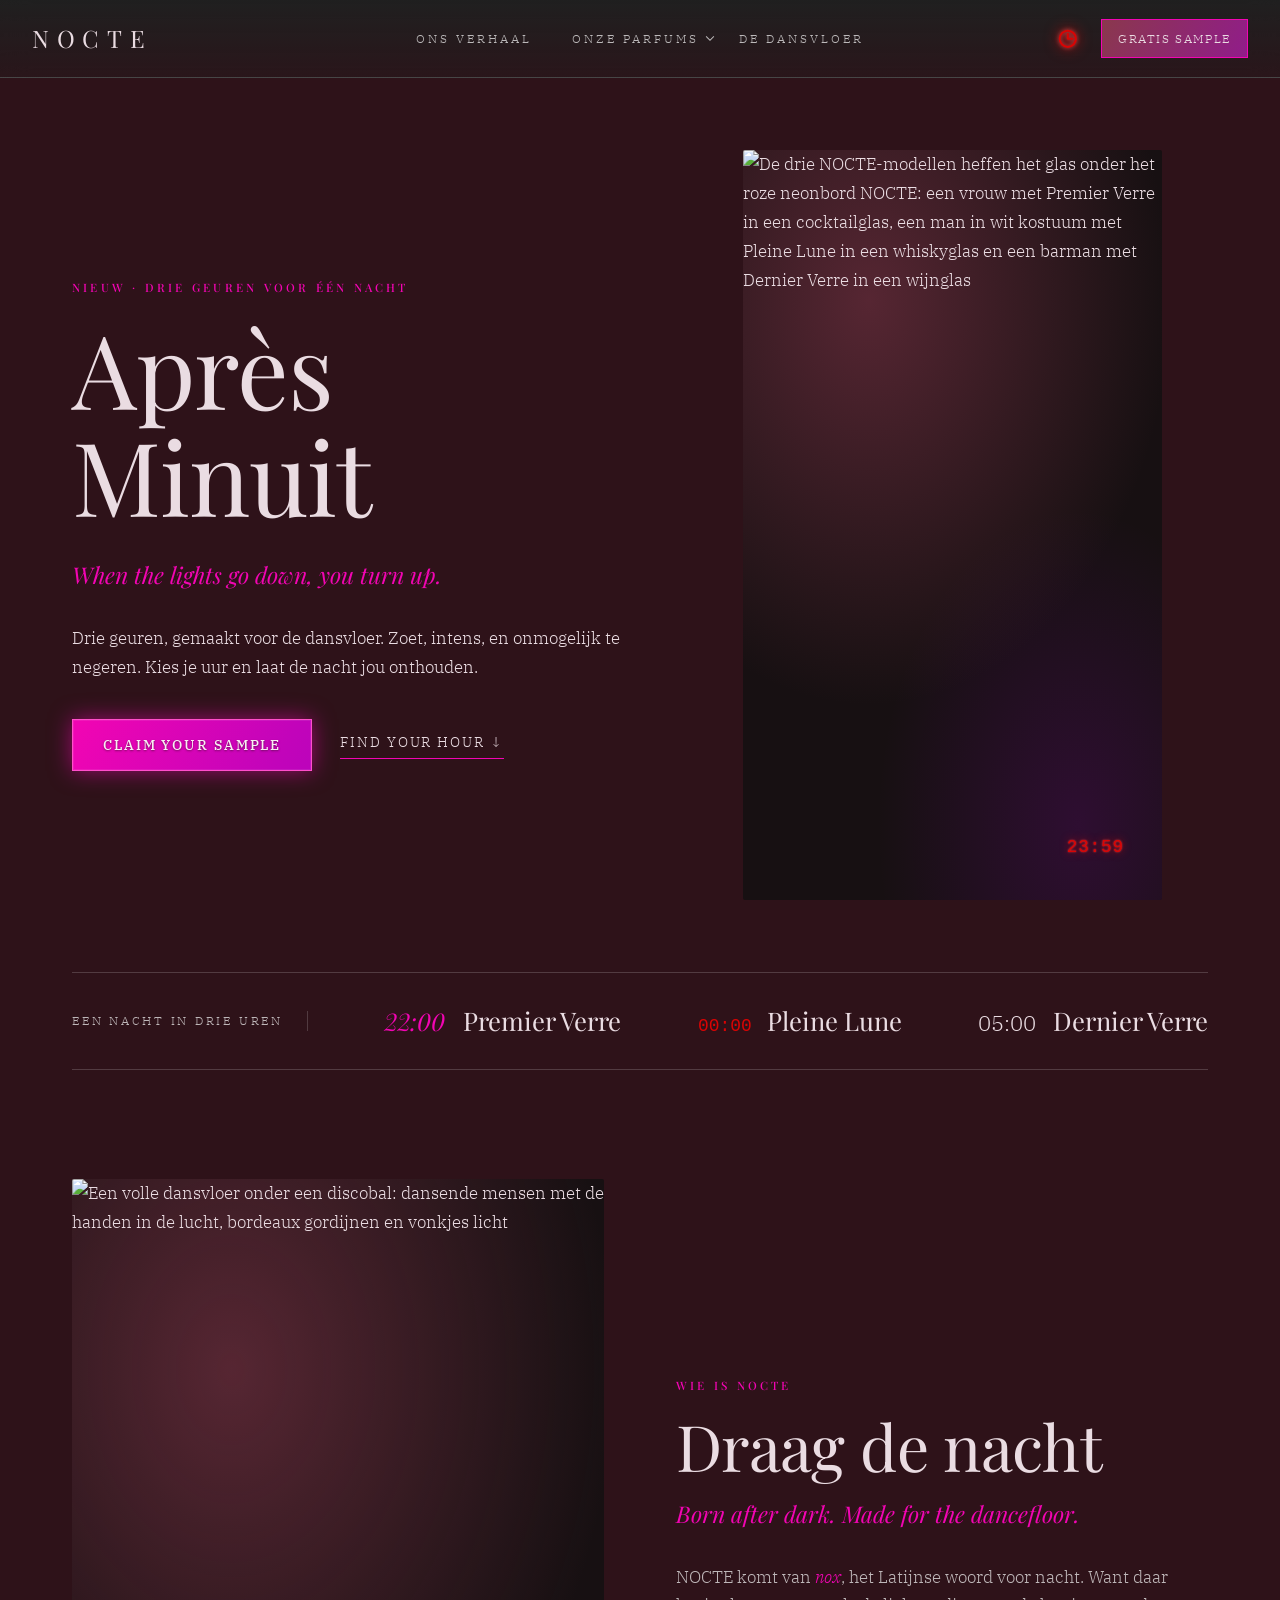
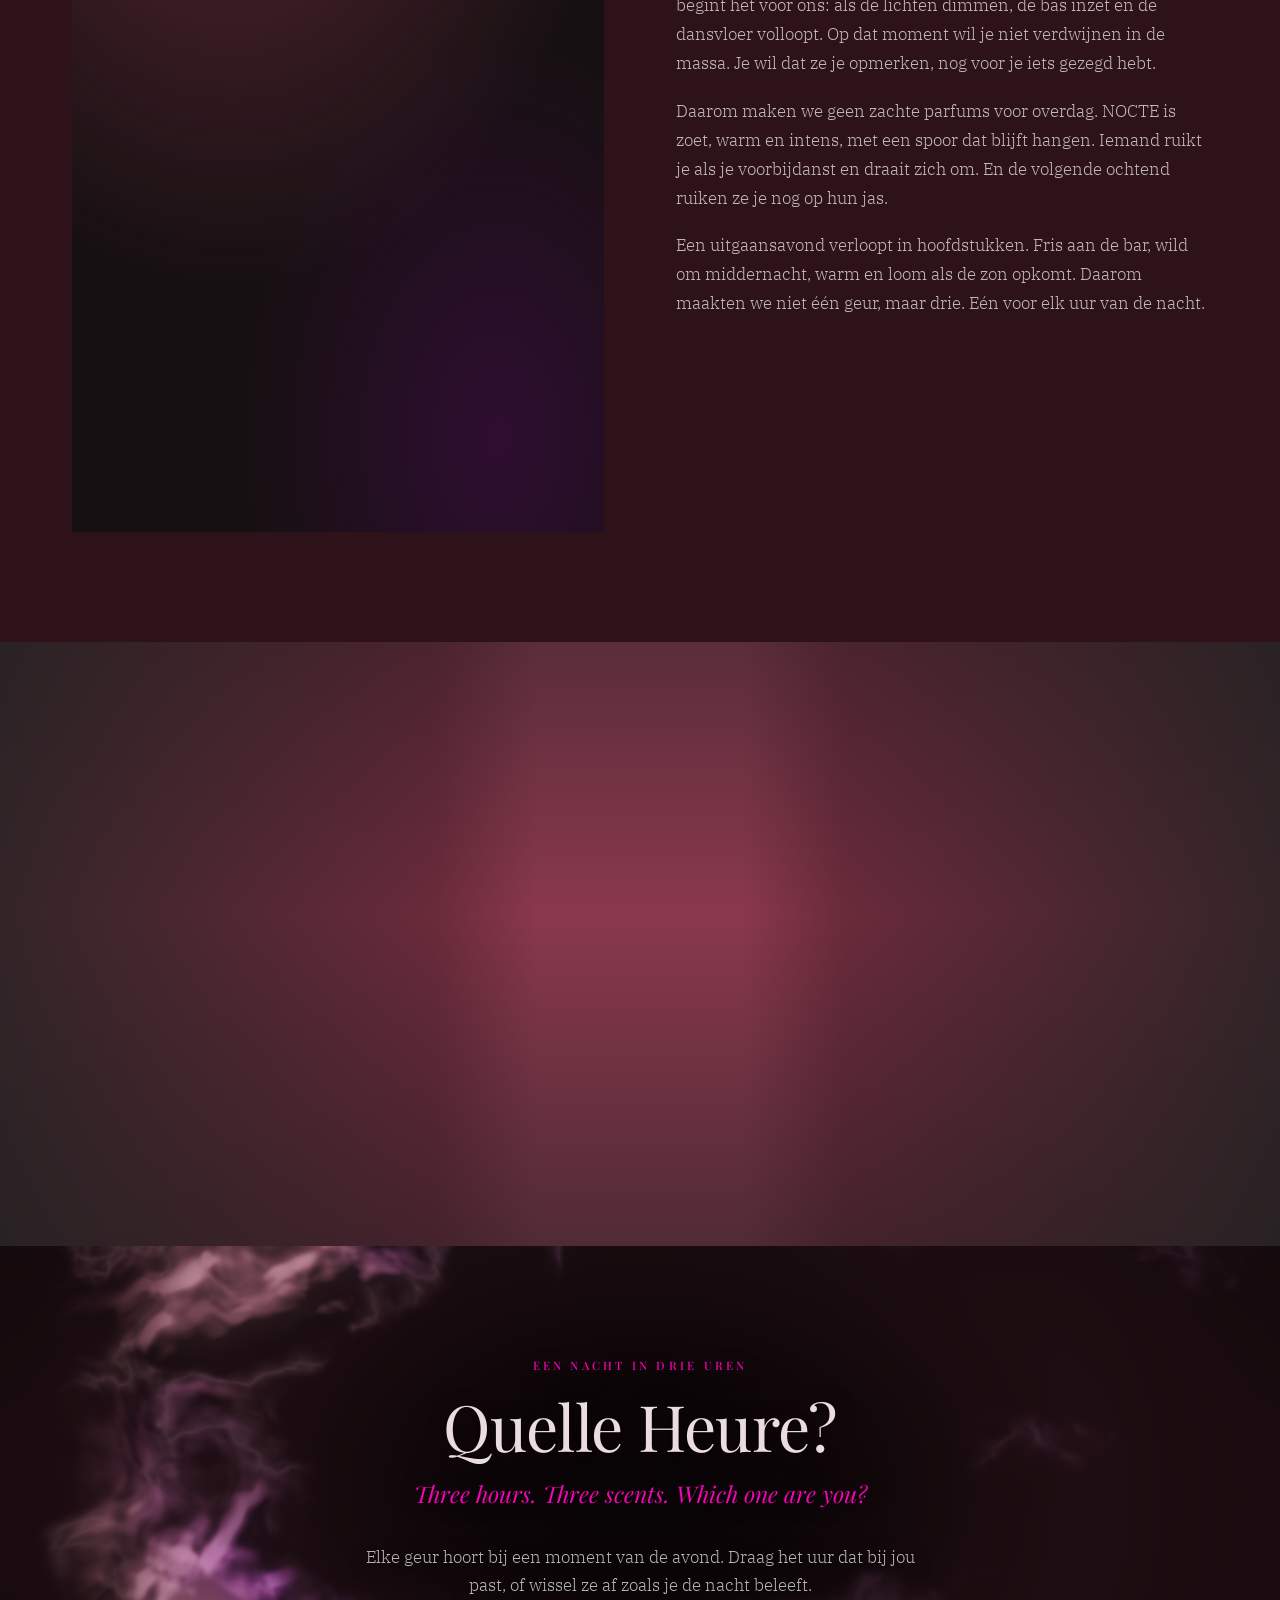
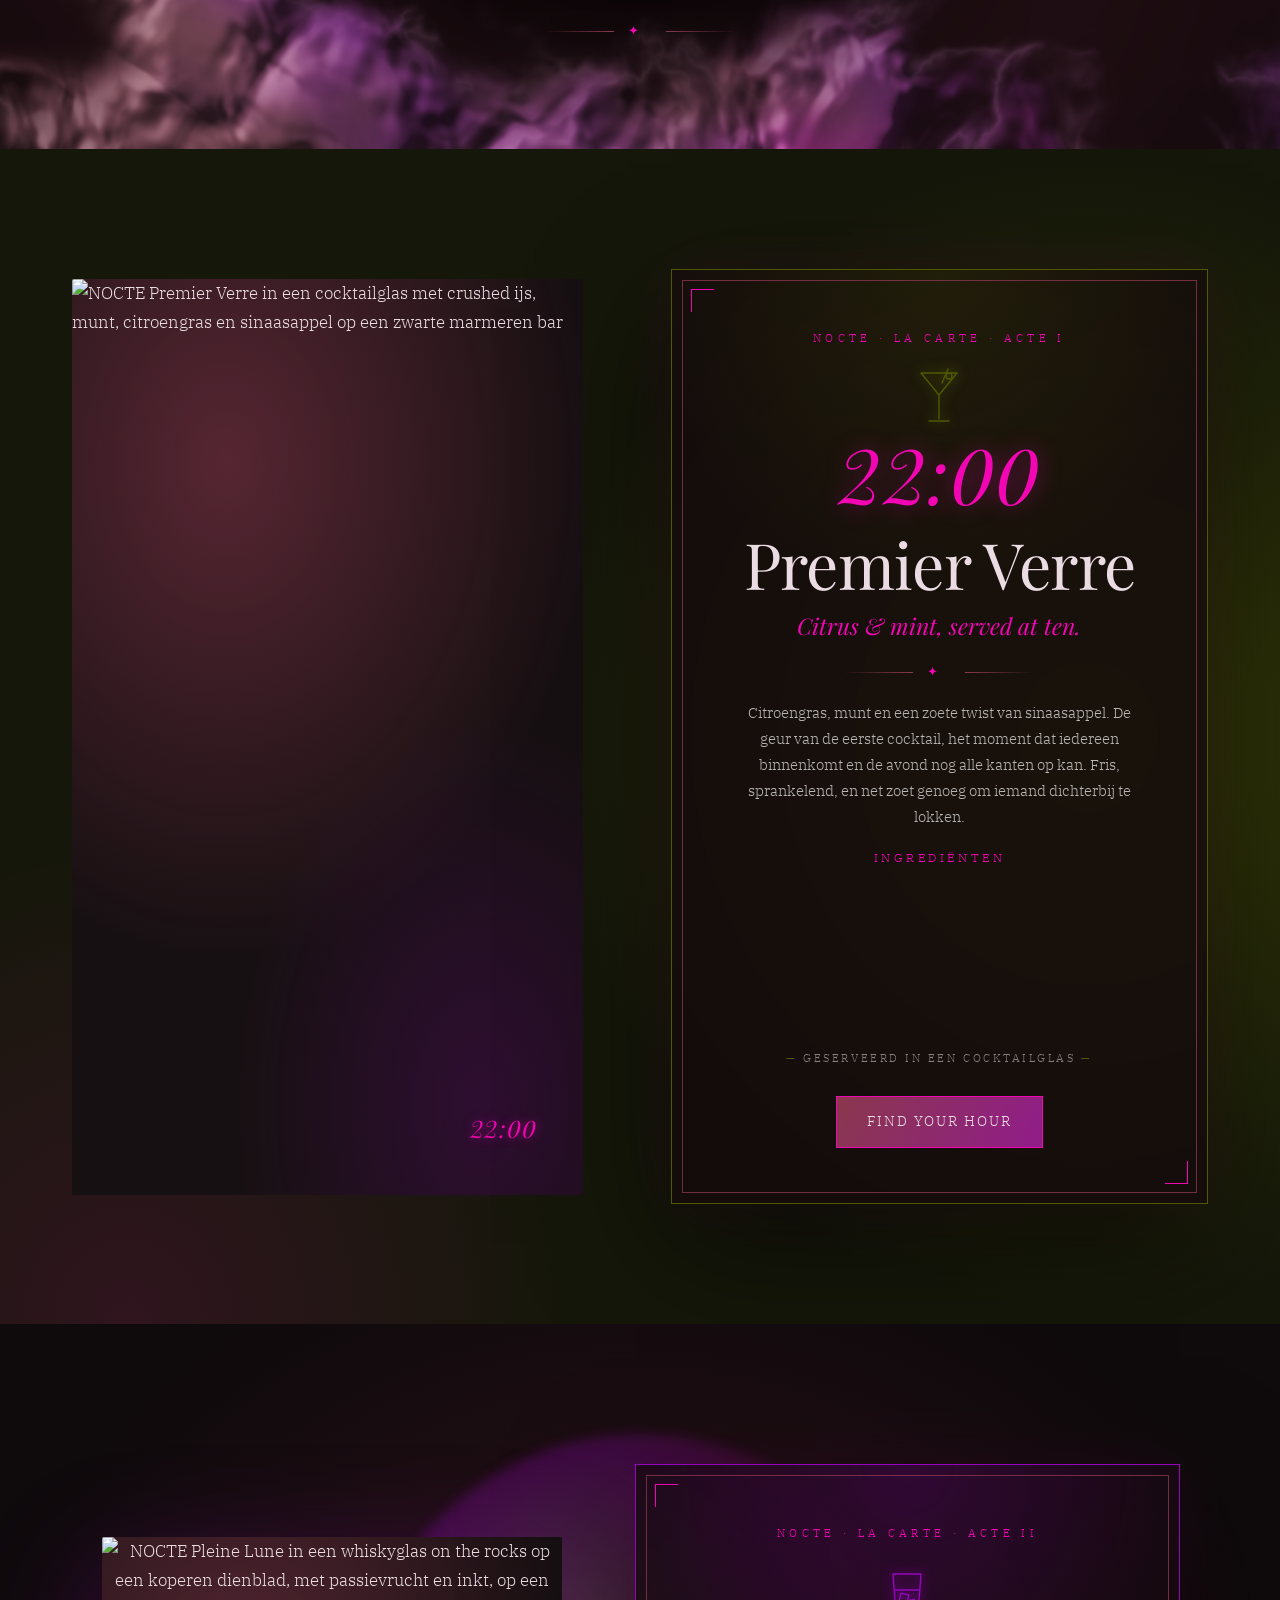
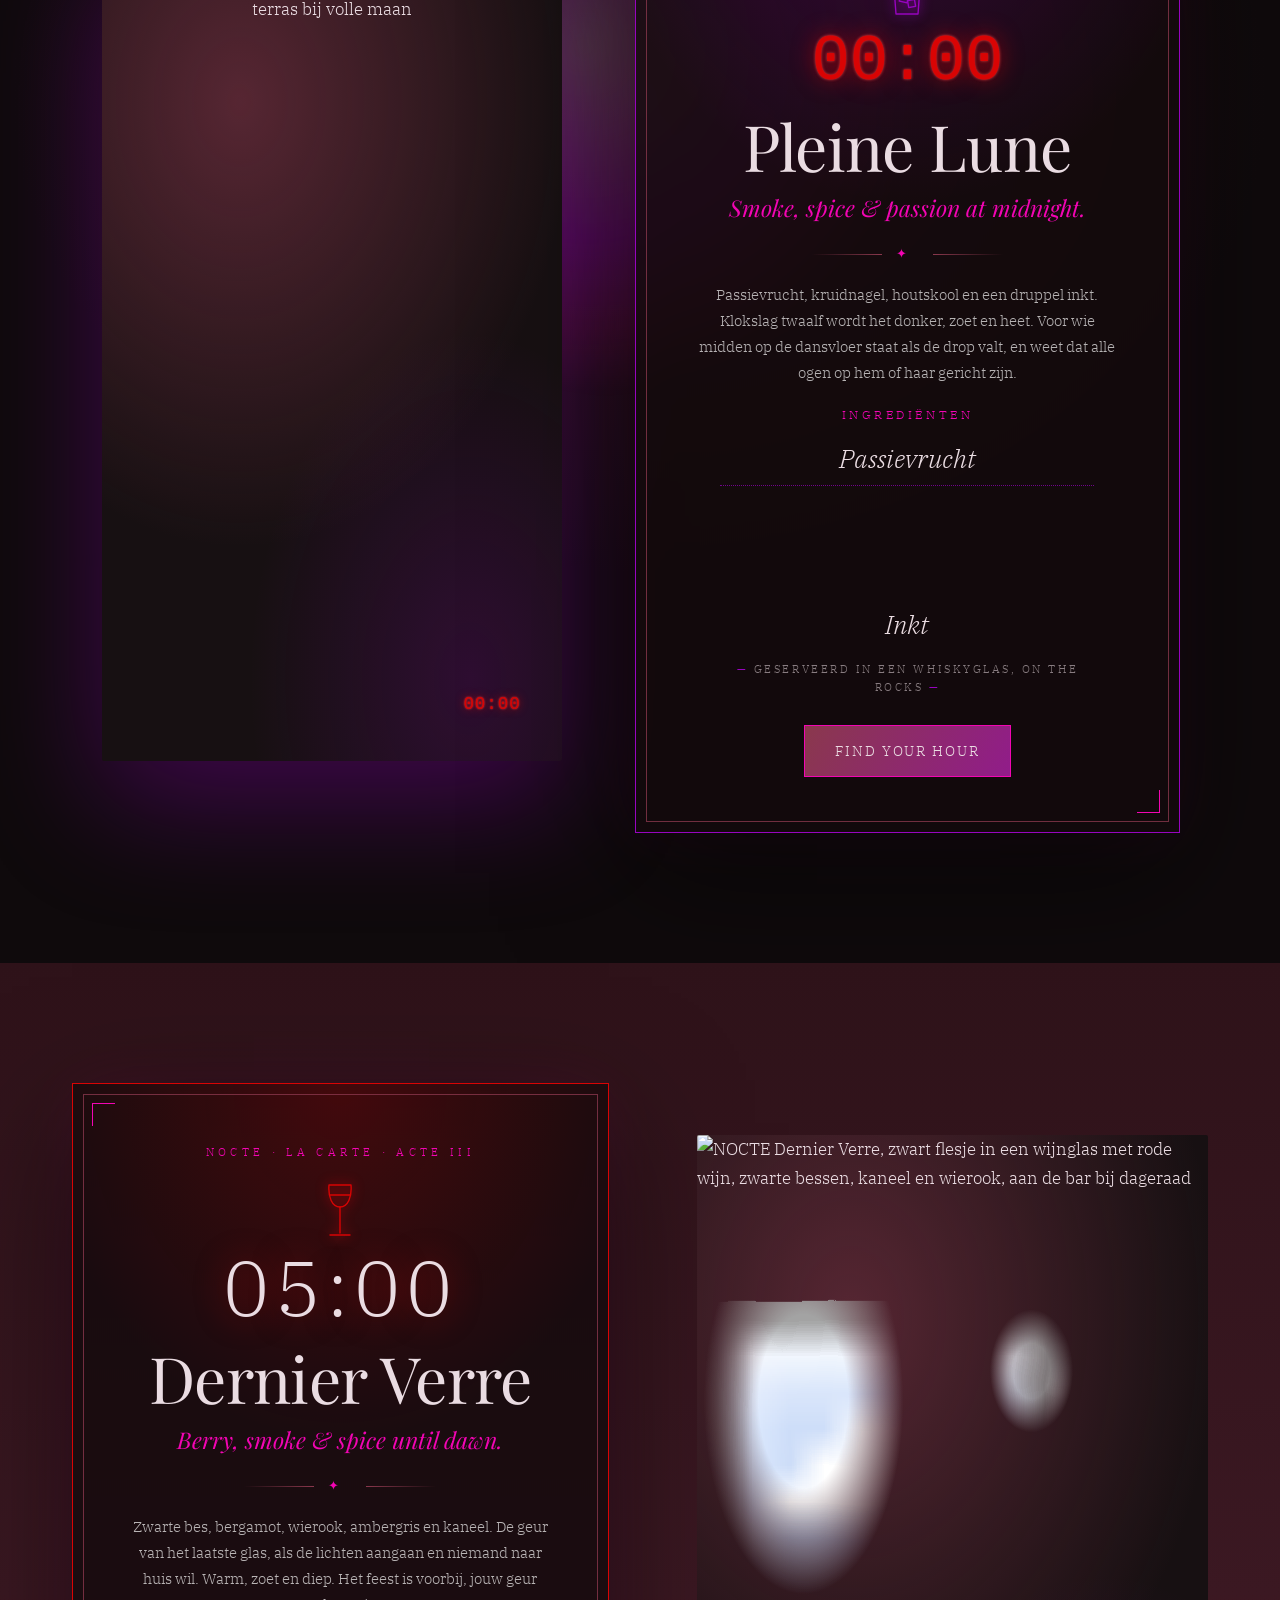
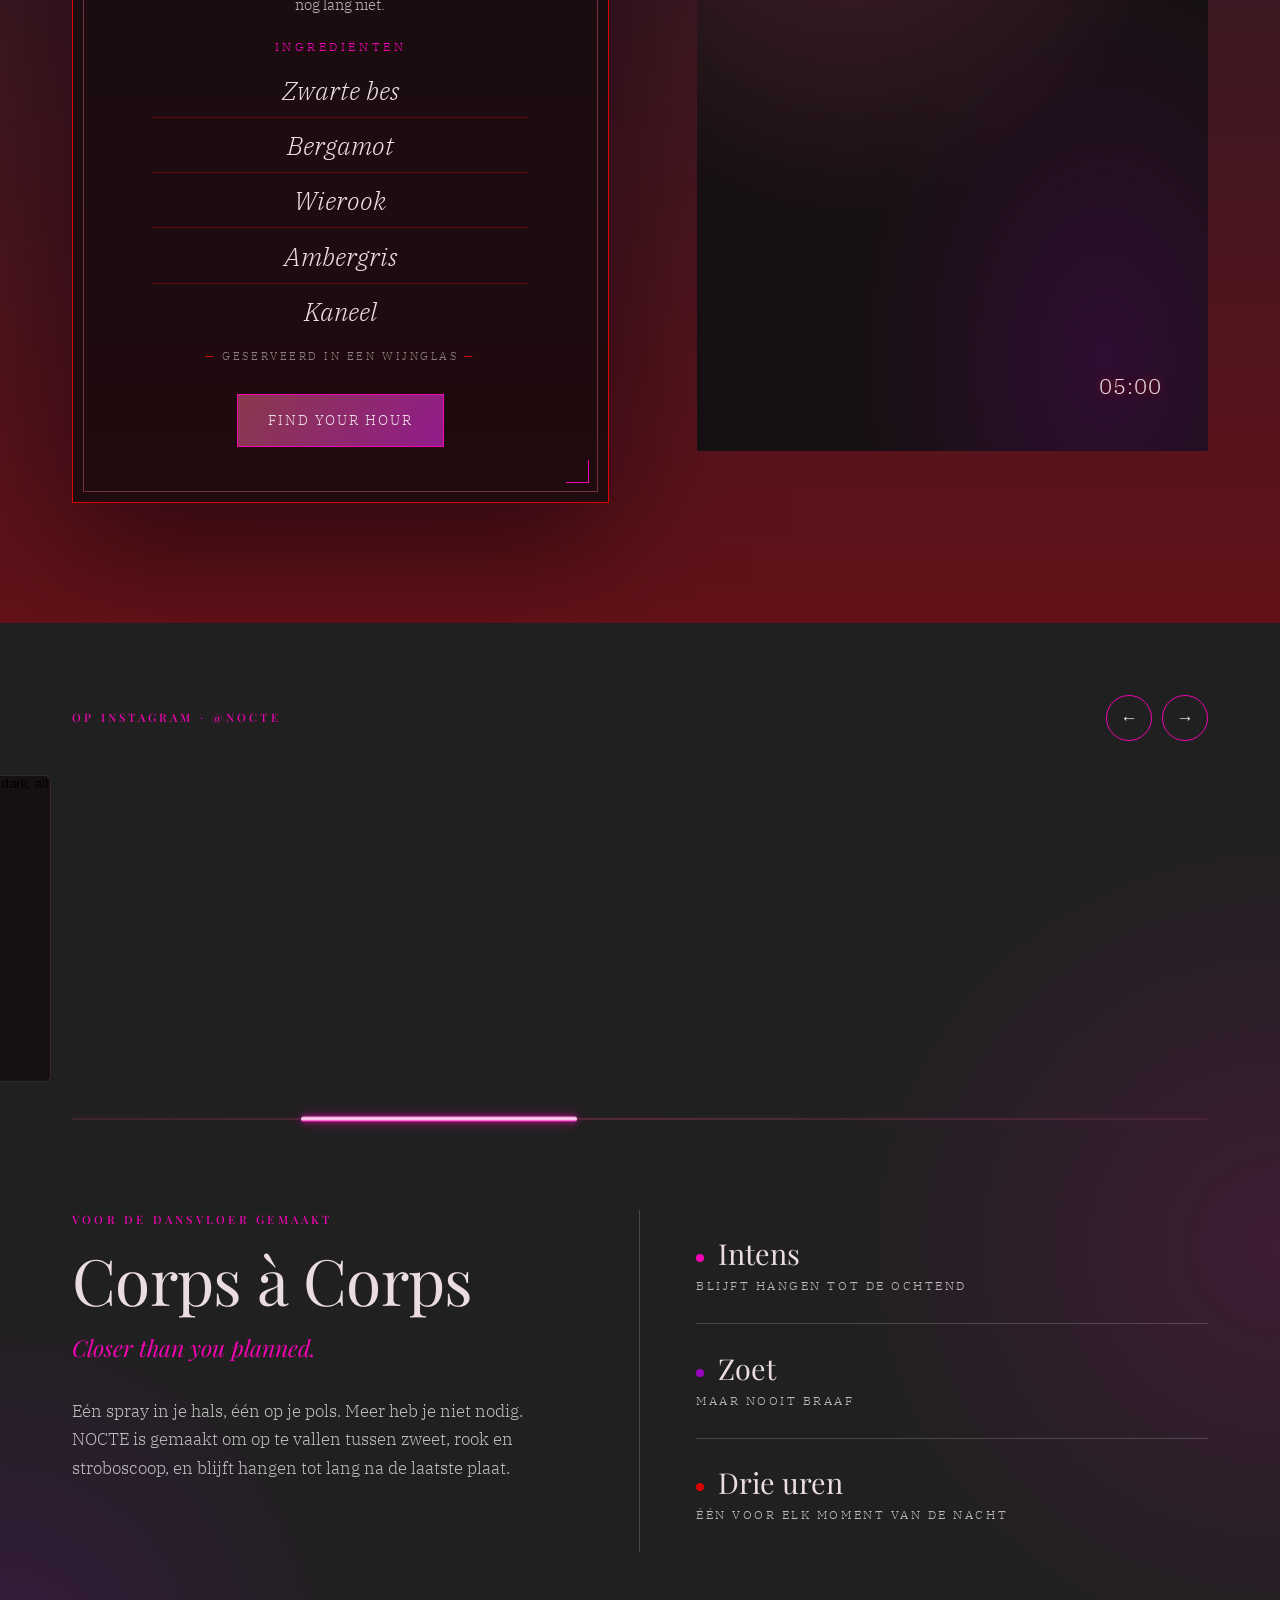
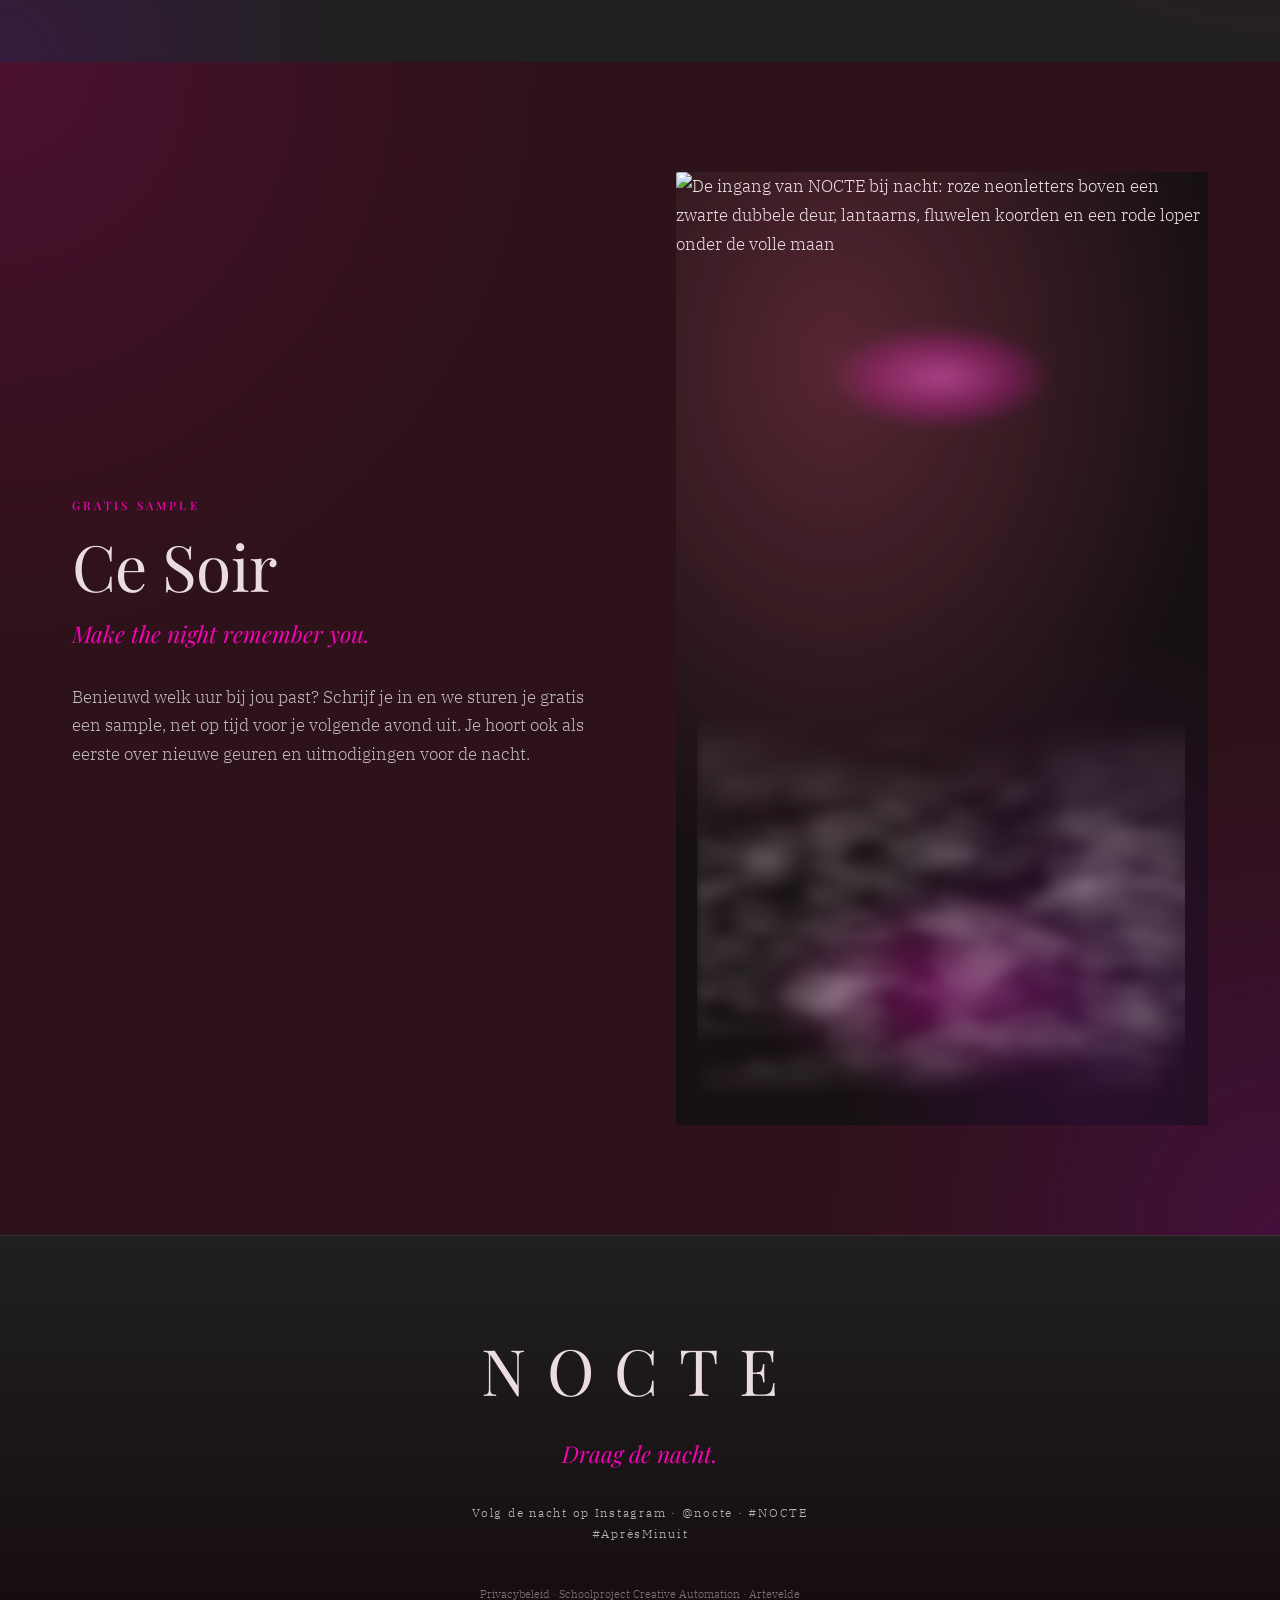
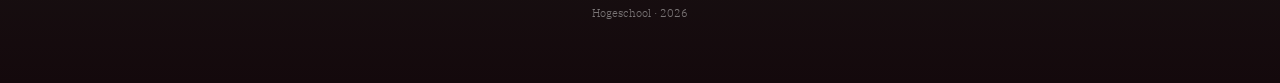
==== nocte/index.html @ 60494f98 "Add files via upload" ====
<!DOCTYPE html>
<html lang="nl">
<head>
  <meta charset="UTF-8">
  <meta name="viewport" content="width=device-width, initial-scale=1">
  <title>NOCTE · Après Minuit</title>
  <meta name="description" content="NOCTE · Après Minuit. Drie geuren voor één nacht. Claim je gratis sample.">

  <!-- Drie lettertypes: Playfair Display (titels, kopteksten, quotes, uur 22:00), IBM Plex Serif (lopende tekst, knoppen, uur 05:00), DSEG7 (uur 00:00 en klok) -->
  <link rel="preconnect" href="https://fonts.googleapis.com">
  <link rel="preconnect" href="https://fonts.gstatic.com" crossorigin>
  <link href="https://fonts.googleapis.com/css2?family=IBM+Plex+Serif:ital,wght@0,300;0,400;0,500;1,300;1,400&family=Playfair+Display:ital,wght@0,400;0,500;1,400;1,500&display=swap" rel="stylesheet">
  <link rel="stylesheet" href="style.css">

  <!-- =====================================================
       MAILERLITE · STAP 1
       Plak hieronder STUK 1 uit MailerLite
       ("JavaScript snippet", begint met de woorden MailerLite Universal)
       ===================================================== -->
  <!-- MailerLite Universal -->
  <script>
    (function(w,d,e,u,f,l,n){w[f]=w[f]||function(){(w[f].q=w[f].q||[])
    .push(arguments);},l=d.createElement(e),l.async=1,l.src=u,
    n=d.getElementsByTagName(e)[0],n.parentNode.insertBefore(l,n);})
    (window,document,'script','https://assets.mailerlite.com/js/universal.js','ml');
    ml('account', '2745972');
  </script>
  <!-- End MailerLite Universal -->
  <!-- einde MailerLite stap 1 -->
</head>
<body>

  <!-- 0. HEADER MET ANKERNAVIGATIE -->
  <header class="header" id="header">
    <a class="logo" href="#top" aria-label="NOCTE, naar boven">NOCTE</a>

    <nav class="menu" id="menu" aria-label="Hoofdmenu">
      <ul class="menu-list">
        <li><a href="#verhaal" data-nav>Ons verhaal</a></li>
        <li class="has-sub">
          <a href="#parfums" data-nav aria-haspopup="true">Onze parfums</a>
          <ul class="sub-menu">
            <li><a href="#acte-1"><span class="sub-hour">22:00</span><span class="sub-name">Premier Verre<em>Acte I</em></span></a></li>
            <li><a href="#acte-2"><span class="sub-hour">00:00</span><span class="sub-name">Pleine Lune<em>Acte II</em></span></a></li>
            <li><a href="#acte-3"><span class="sub-hour">05:00</span><span class="sub-name">Dernier Verre<em>Acte III</em></span></a></li>
          </ul>
        </li>
        <li><a href="#dansvloer" data-nav>De dansvloer</a></li>
        <li class="menu-cta-mobile"><a href="#formulier">Claim your sample</a></li>
      </ul>
    </nav>

    <div class="header-right">
      <!-- het uur verandert mee terwijl je scrolt -->
      <span class="header-clock is-icoon" id="clock" aria-hidden="true"><svg class="klok-icoon" viewBox="0 0 256 256" aria-hidden="true" focusable="false"><path fill="currentColor" d="M128,20A108,108,0,1,0,236,128,108.12,108.12,0,0,0,128,20Zm0,192a84,84,0,1,1,84-84A84.09,84.09,0,0,1,128,212Zm68-84a12,12,0,0,1-12,12H128a12,12,0,0,1-12-12V72a12,12,0,0,1,24,0v44h44A12,12,0,0,1,196,128Z"/></svg></span>
      <a class="btn btn--small" href="#formulier">Gratis sample</a>
      <button class="burger" id="burger" aria-label="Menu openen" aria-expanded="false" aria-controls="menu">
        <span></span><span></span>
      </button>
    </div>
    <span class="header-progress" id="progress"></span>
  </header>

  <main id="top">

    <!-- 1. HERO -->
    <section class="hero wrap" data-hour="klok">
      <div class="hero-text">
        <p class="kicker">Nieuw · Drie geuren voor één nacht</p>
        <h1>Après Minuit</h1>
        <p class="sub">When the lights go down, you turn up.</p>
        <p>Drie geuren, gemaakt voor de dansvloer. Zoet, intens, en onmogelijk te negeren. Kies je uur en laat de nacht jou onthouden.</p>
        <div class="actions">
          <a class="btn btn--fel" href="#formulier">Claim your sample</a>
          <a class="text-link" href="#parfums">Find your hour ↓</a>
        </div>
      </div>
      <figure class="visual visual--hero visual--photo">
        <img src="media/nocte_hero_drie_modellen.jpg" alt="De drie NOCTE-modellen heffen het glas onder het roze neonbord NOCTE: een vrouw met Premier Verre in een cocktailglas, een man in wit kostuum met Pleine Lune in een whiskyglas en een barman met Dernier Verre in een wijnglas" width="768" height="1376" fetchpriority="high">
        <span class="stamp">23:59</span>
      </figure>
    </section>

    <!-- Strook met de drie uren (zoals de "featured in"-balk in het moodboard) -->
    <nav class="hours-strip wrap" aria-label="De drie uren">
      <span class="strip-label">Een nacht in drie uren</span>
      <a href="#acte-1"><b>22:00</b> Premier Verre</a>
      <a href="#acte-2"><b>00:00</b> Pleine Lune</a>
      <a href="#acte-3"><b>05:00</b> Dernier Verre</a>
    </nav>

    <!-- 2. VERHAAL: HET MERK NOCTE -->
    <section class="story" id="verhaal" data-hour="klok">
      <div class="split wrap">
        <figure class="visual visual--photo">
          <img src="media/nocte_verhaal_dansvloer.jpg" alt="Een volle dansvloer onder een discobal: dansende mensen met de handen in de lucht, bordeaux gordijnen en vonkjes licht" width="768" height="1376" loading="lazy">
        </figure>
        <div class="story-text">
          <p class="kicker">Wie is NOCTE</p>
          <h2>Draag de nacht</h2>
          <p class="sub">Born after dark. Made for the dancefloor.</p>
          <p>NOCTE komt van <em>nox</em>, het Latijnse woord voor nacht. Want daar begint het voor ons: als de lichten dimmen, de bas inzet en de dansvloer volloopt. Op dat moment wil je niet verdwijnen in de massa. Je wil dat ze je opmerken, nog voor je iets gezegd hebt.</p>
          <p>Daarom maken we geen zachte parfums voor overdag. NOCTE is zoet, warm en intens, met een spoor dat blijft hangen. Iemand ruikt je als je voorbijdanst en draait zich om. En de volgende ochtend ruiken ze je nog op hun jas.</p>
          <p>Een uitgaansavond verloopt in hoofdstukken. Fris aan de bar, wild om middernacht, warm en loom als de zon opkomt. Daarom maakten we niet één geur, maar drie. Eén voor elk uur van de nacht.</p>
        </div>
      </div>
      <blockquote class="quote">
        <!-- achtergrondvideo: de vloedgolf-video uit Google Flow (21:9, zonder geluid, in een lus) -->
        <video class="quote-video" autoplay muted loop playsinline preload="metadata"
               poster="media/nocte_video_vloedgolven_flow_21x9_poster.jpg" aria-hidden="true">
          <source src="media/nocte_video_vloedgolven_flow_21x9_web.webm" type="video/webm">
          <source src="media/nocte_video_vloedgolven_flow_21x9_web.mp4" type="video/mp4">
        </video>
        <p><span class="quote-l1">Last one to leave.</span> <span class="quote-l2">First one they remember.</span></p>
      </blockquote>
    </section>

    <!-- 3. ONZE PARFUMS: intro; daarna elk parfum een eigen sectie met eigen foto en eigen menukaart -->
    <section class="parfums" id="parfums" data-hour="klok">
      <!-- bewegende rookmist als achtergrond (WebGL in script.js); de vier CSS-lagen eronder zijn de reserve als WebGL niet werkt -->
      <div class="parfums-mist" aria-hidden="true">
        <canvas class="pm-rook"></canvas>
        <span class="pm pm--rechts"></span>
        <span class="pm pm--onder"></span>
        <span class="pm pm--schuin-onder"></span>
        <span class="pm pm--schuin-boven"></span>
      </div>
      <div class="wrap">
        <header class="section-head">
          <p class="kicker">Een nacht in drie uren</p>
          <h2>Quelle Heure?</h2>
          <p class="sub">Three hours. Three scents. Which one are you?</p>
          <p>Elke geur hoort bij een moment van de avond. Draag het uur dat bij jou past, of wissel ze af zoals je de nacht beleeft.</p>
        </header>
        <span class="carte-ornament" aria-hidden="true">✦</span>
      </div>
    </section>

    <!-- 3a. ACTE I · 22:00 · fris, licht, de bar -->
    <section class="acte acte--1" id="acte-1" data-hour="22:00">
      <div class="acte-grid wrap">
        <figure class="visual visual--portrait visual--photo">
          <img src="media/nocte_acte1_2200_cocktailglas.jpg" alt="NOCTE Premier Verre in een cocktailglas met crushed ijs, munt, citroengras en sinaasappel op een zwarte marmeren bar" width="768" height="1376" loading="lazy">
          <span class="stamp">22:00</span>
        </figure>
        <div class="carte menu-card" style="--act: var(--olijf)">
          <div class="carte-inner">
            <p class="carte-kicker">NOCTE · La Carte · Acte I</p>
            <svg class="glass" viewBox="0 0 48 64" aria-hidden="true"><path d="M6 8h36L24 30z"/><path d="M24 30v24M14 56h20"/><path d="M33 4l-6 14"/><circle cx="34" cy="11" r="3"/></svg>
            <p class="mc-hour">22:00</p>
            <h3>Premier Verre</h3>
            <p class="sub">Citrus &amp; mint, served at ten.</p>
            <span class="carte-ornament" aria-hidden="true">✦</span>
            <p class="mc-desc">Citroengras, munt en een zoete twist van sinaasappel. De geur van de eerste cocktail, het moment dat iedereen binnenkomt en de avond nog alle kanten op kan. Fris, sprankelend, en net zoet genoeg om iemand dichterbij te lokken.</p>
            <p class="mc-label">Ingrediënten</p>
            <ul class="mc-notes"><li>Citroengras</li><li>Munt</li><li>Sinaasappel</li></ul>
            <p class="carte-glass">Geserveerd in een cocktailglas</p>
            <a class="btn" href="#sample">Find your hour</a>
          </div>
        </div>
      </div>
    </section>

    <!-- 3b. ACTE II · 00:00 · donker, maan, middernacht -->
    <section class="acte acte--2" id="acte-2" data-hour="00:00">
      <div class="moon" aria-hidden="true"></div>
      <div class="wrap acte-center">
        <!-- foto en menukaart naast elkaar (op gsm onder elkaar) -->
        <div class="acte-pair">
        <figure class="visual visual--moon visual--photo">
          <img src="media/nocte_acte2_0000_whiskyglas.jpg" alt="NOCTE Pleine Lune in een whiskyglas on the rocks op een koperen dienblad, met passievrucht en inkt, op een terras bij volle maan" width="768" height="1376" loading="lazy">
          <span class="stamp">00:00</span>
        </figure>
        <div class="carte menu-card" style="--act: var(--paars)">
          <div class="carte-inner">
            <p class="carte-kicker">NOCTE · La Carte · Acte II</p>
            <svg class="glass" viewBox="0 0 48 64" aria-hidden="true"><path d="M10 14h28l-3 40H13z"/><path d="M12 30h24"/><rect x="17" y="34" width="8" height="8" transform="rotate(12 21 38)"/><rect x="25" y="40" width="7" height="7" transform="rotate(-10 28 43)"/></svg>
            <p class="mc-hour">00:00</p>
            <h3>Pleine Lune</h3>
            <p class="sub">Smoke, spice &amp; passion at midnight.</p>
            <span class="carte-ornament" aria-hidden="true">✦</span>
            <p class="mc-desc">Passievrucht, kruidnagel, houtskool en een druppel inkt. Klokslag twaalf wordt het donker, zoet en heet. Voor wie midden op de dansvloer staat als de drop valt, en weet dat alle ogen op hem of haar gericht zijn.</p>
            <p class="mc-label">Ingrediënten</p>
            <ul class="mc-notes"><li>Passievrucht</li><li>Kruidnagel</li><li>Houtskool</li><li>Inkt</li></ul>
            <p class="carte-glass">Geserveerd in een whiskyglas, on the rocks</p>
            <a class="btn" href="#sample">Find your hour</a>
          </div>
        </div>
        </div>
      </div>
    </section>

    <!-- 3c. ACTE III · 05:00 · warm, dageraad, het laatste glas -->
    <section class="acte acte--3" id="acte-3" data-hour="05:00">
      <div class="acte-grid acte-grid--reverse wrap">
        <div class="carte menu-card" style="--act: var(--rood)">
          <div class="carte-inner">
            <p class="carte-kicker">NOCTE · La Carte · Acte III</p>
            <svg class="glass" viewBox="0 0 48 64" aria-hidden="true"><path d="M13 6h22c1 12-3 22-11 22S12 18 13 6z"/><path d="M14 16h20"/><path d="M24 28v26M14 56h20"/></svg>
            <p class="mc-hour">05:00</p>
            <h3>Dernier Verre</h3>
            <p class="sub">Berry, smoke &amp; spice until dawn.</p>
            <span class="carte-ornament" aria-hidden="true">✦</span>
            <p class="mc-desc">Zwarte bes, bergamot, wierook, ambergris en kaneel. De geur van het laatste glas, als de lichten aangaan en niemand naar huis wil. Warm, zoet en diep. Het feest is voorbij, jouw geur nog lang niet.</p>
            <p class="mc-label">Ingrediënten</p>
            <ul class="mc-notes"><li>Zwarte bes</li><li>Bergamot</li><li>Wierook</li><li>Ambergris</li><li>Kaneel</li></ul>
            <p class="carte-glass">Geserveerd in een wijnglas</p>
            <a class="btn" href="#sample">Find your hour</a>
          </div>
        </div>
        <figure class="visual visual--portrait visual--photo">
          <img src="media/nocte_acte3_0500_wijnglas.jpg" alt="NOCTE Dernier Verre, zwart flesje in een wijnglas met rode wijn, zwarte bessen, kaneel en wierook, aan de bar bij dageraad" width="768" height="1376" loading="lazy">
          <!-- animatie over de foto (zelfde foto, enkel op de rook en het raam zacht vervormd):
               zo bewegen de echte rook en het echte gordijn, met dezelfde ruis en vintage look -->
          <svg class="fx-svg" viewBox="0 0 768 1376" preserveAspectRatio="xMidYMid slice" aria-hidden="true" focusable="false">
            <defs>
              <radialGradient id="zacht">
                <stop offset=".45" stop-color="#fff"/>
                <stop offset="1" stop-color="#000"/>
              </radialGradient>
              <mask id="m-rook" maskUnits="userSpaceOnUse" x="0" y="0" width="768" height="1376">
                <rect x="440" y="262" width="125" height="185" fill="url(#zacht)"/>
              </mask>
              <mask id="m-raam" maskUnits="userSpaceOnUse" x="0" y="0" width="768" height="1376">
                <rect x="10" y="110" width="300" height="580" fill="url(#zacht)"/>
              </mask>

              <!-- rook: de ruis schuift traag omhoog, waardoor de rook stijgt en kronkelt.
                   Twee lagen die elkaar afwisselen (de ene verschijnt terwijl de andere verdwijnt).
                   Een laag springt enkel terug naar het begin op het moment dat ze onzichtbaar is,
                   dus je ziet nooit een sprong. Eén ronde = 24 s. -->
              <filter id="rook-a" filterUnits="userSpaceOnUse" x="410" y="240" width="185" height="400">
                <feTurbulence type="fractalNoise" baseFrequency="0.014 0.022" numOctaves="1" seed="7" result="ruis"/>
                <feOffset in="ruis" result="stroom">
                  <animate attributeName="dy" values="0;-160" dur="24s" repeatCount="indefinite"/>
                  <animate attributeName="dx" values="0;10;0" dur="24s" calcMode="spline" keyTimes="0;.5;1" keySplines=".45 0 .55 1;.45 0 .55 1" repeatCount="indefinite"/>
                </feOffset>
                <feDisplacementMap in="SourceGraphic" in2="stroom" scale="16" xChannelSelector="R" yChannelSelector="G"/>
              </filter>
              <filter id="rook-b" filterUnits="userSpaceOnUse" x="410" y="240" width="185" height="400">
                <feTurbulence type="fractalNoise" baseFrequency="0.014 0.022" numOctaves="1" seed="21" result="ruis"/>
                <feOffset in="ruis" result="stroom">
                  <animate attributeName="dy" values="-80;-160;0;-80" keyTimes="0;.5;.5;1" dur="24s" repeatCount="indefinite"/>
                  <animate attributeName="dx" values="0;-10;0" dur="24s" calcMode="spline" keyTimes="0;.5;1" keySplines=".45 0 .55 1;.45 0 .55 1" repeatCount="indefinite"/>
                </feOffset>
                <feDisplacementMap in="SourceGraphic" in2="stroom" scale="16" xChannelSelector="R" yChannelSelector="G"/>
              </filter>

              <!-- gordijn: zachte plooien die heen en weer waaien; eindigt exact waar het begint. Eén ronde = 20 s. -->
              <filter id="wind" filterUnits="userSpaceOnUse" x="0" y="100" width="420" height="600">
                <feTurbulence type="fractalNoise" baseFrequency="0.016 0.003" numOctaves="1" seed="3" result="ruis"/>
                <feOffset in="ruis" result="golf">
                  <animate attributeName="dx" values="0;-70;0" dur="20s" calcMode="spline" keyTimes="0;.5;1" keySplines=".45 0 .55 1;.45 0 .55 1" repeatCount="indefinite"/>
                </feOffset>
                <feDisplacementMap in="SourceGraphic" in2="golf" scale="6" xChannelSelector="R" yChannelSelector="G">
                  <animate attributeName="scale" values="5;10;6;11;5" keyTimes="0;.25;.5;.75;1" calcMode="spline" keySplines=".45 0 .55 1;.45 0 .55 1;.45 0 .55 1;.45 0 .55 1" dur="20s" repeatCount="indefinite"/>
                </feDisplacementMap>
              </filter>
            </defs>

            <g mask="url(#m-raam)">
              <image href="media/nocte_acte3_0500_wijnglas.jpg" width="768" height="1376" filter="url(#wind)"/>
            </g>
            <g mask="url(#m-rook)">
              <image href="media/nocte_acte3_0500_wijnglas.jpg" width="768" height="1376" filter="url(#rook-a)">
                <animate attributeName="opacity" values="0;1;0" dur="24s" repeatCount="indefinite"/>
              </image>
              <image href="media/nocte_acte3_0500_wijnglas.jpg" width="768" height="1376" filter="url(#rook-b)">
                <animate attributeName="opacity" values="1;0;1" dur="24s" repeatCount="indefinite"/>
              </image>
            </g>
          </svg>
          <span class="stamp">05:00</span>
        </figure>
      </div>
    </section>

    <!-- 4. TUSSENSTUK: OP DE DANSVLOER -->
    <section class="floor" id="dansvloer" data-hour="klok">
      <!-- slider met de Instagramposts: hover = foto komt naar voren, klik = foto in het groot -->
      <div class="slider" role="region" aria-label="NOCTE op Instagram">
        <div class="slider-head wrap">
          <p class="kicker">Op Instagram · @nocte</p>
          <div class="slider-nav">
            <button class="slider-btn" type="button" data-dir="-1" aria-label="Vorige foto's">&larr;</button>
            <button class="slider-btn" type="button" data-dir="1" aria-label="Volgende foto's">&rarr;</button>
          </div>
        </div>
        <ul class="slider-track">
          <li><button class="slide" type="button" data-full="media/socials/nocte-post-01-approche-toi.jpg" data-caption="Approche-Toi" aria-label="Bekijk Approche-Toi in het groot"><img src="media/socials/nocte-post-01-approche-toi-klein.jpg" alt="Instagrampost Approche-Toi: Too close is just right for us" width="560" height="560" loading="lazy"></button></li>
          <li><button class="slide" type="button" data-full="media/socials/nocte-post-02-trois-heures.jpg" data-caption="Trois Heures" aria-label="Bekijk Trois Heures in het groot"><img src="media/socials/nocte-post-02-trois-heures-klein.jpg" alt="Instagrampost Trois Heures: Three hours. Three scents. One" width="560" height="560" loading="lazy"></button></li>
          <li><button class="slide" type="button" data-full="media/socials/nocte-post-03-eclat-citron.jpg" data-caption="Éclat Citron" aria-label="Bekijk Éclat Citron in het groot"><img src="media/socials/nocte-post-03-eclat-citron-klein.jpg" alt="Instagrampost Éclat Citron: Fresh at first. Wild later on." width="560" height="560" loading="lazy"></button></li>
          <li><button class="slide" type="button" data-full="media/socials/nocte-post-04-disco-minuit.jpg" data-caption="Disco Minuit" aria-label="Bekijk Disco Minuit in het groot"><img src="media/socials/nocte-post-04-disco-minuit-klein.jpg" alt="Instagrampost Disco Minuit: Glow in the dark, all night on" width="560" height="560" loading="lazy"></button></li>
          <li><button class="slide" type="button" data-full="media/socials/nocte-post-05-nuit-entiere.jpg" data-caption="Nuit Entière" aria-label="Bekijk Nuit Entière in het groot"><img src="media/socials/nocte-post-05-nuit-entiere-klein.jpg" alt="Instagrampost Nuit Entière: Dance till dawn, stay to noon." width="560" height="560" loading="lazy"></button></li>
          <li><button class="slide" type="button" data-full="media/socials/nocte-post-06-soeurs-de-bar.jpg" data-caption="Sœurs de Bar" aria-label="Bekijk Sœurs de Bar in het groot"><img src="media/socials/nocte-post-06-soeurs-de-bar-klein.jpg" alt="Instagrampost Sœurs de Bar: Tag the friend you party with." width="560" height="560" loading="lazy"></button></li>
          <li><button class="slide" type="button" data-full="media/socials/nocte-post-07-nuit-blanche.jpg" data-caption="Nuit Blanche" aria-label="Bekijk Nuit Blanche in het groot"><img src="media/socials/nocte-post-07-nuit-blanche-klein.jpg" alt="Instagrampost Nuit Blanche: Last one out, first remembered" width="560" height="560" loading="lazy"></button></li>
          <li><button class="slide" type="button" data-full="media/socials/nocte-post-08-sans-hesiter.jpg" data-caption="Sans Hésiter" aria-label="Bekijk Sans Hésiter in het groot"><img src="media/socials/nocte-post-08-sans-hesiter-klein.jpg" alt="Instagrampost Sans Hésiter: Wear it like you truly mean it" width="560" height="560" loading="lazy"></button></li>
          <li><button class="slide" type="button" data-full="media/socials/nocte-post-09-dans-ton-cou.jpg" data-caption="Dans Ton Cou" aria-label="Bekijk Dans Ton Cou in het groot"><img src="media/socials/nocte-post-09-dans-ton-cou-klein.jpg" alt="Instagrampost Dans Ton Cou: Close enough to be remembered." width="560" height="560" loading="lazy"></button></li>
          <li><button class="slide" type="button" data-full="media/socials/nocte-post-10-bientot-ici.jpg" data-caption="Bientôt, ici" aria-label="Bekijk Bientôt, ici in het groot"><img src="media/socials/nocte-post-10-bientot-ici-klein.jpg" alt="Instagrampost Bientôt, ici: A new name lights up the dark." width="560" height="560" loading="lazy"></button></li>
          <li><button class="slide" type="button" data-full="media/socials/nocte-post-11-sans-sommeil.jpg" data-caption="Sans Sommeil" aria-label="Bekijk Sans Sommeil in het groot"><img src="media/socials/nocte-post-11-sans-sommeil-klein.jpg" alt="Instagrampost Sans Sommeil: Who needs sleep, wearing this?" width="560" height="560" loading="lazy"></button></li>
          <li><button class="slide" type="button" data-full="media/socials/nocte-post-12-acte-dernier.jpg" data-caption="Acte Dernier" aria-label="Bekijk Acte Dernier in het groot"><img src="media/socials/nocte-post-12-acte-dernier-klein.jpg" alt="Instagrampost Acte Dernier: The last glass is the best one" width="560" height="560" loading="lazy"></button></li>
          <li><button class="slide" type="button" data-full="media/socials/nocte-post-13-un-geste-vif.jpg" data-caption="Un Geste Vif" aria-label="Bekijk Un Geste Vif in het groot"><img src="media/socials/nocte-post-13-un-geste-vif-klein.jpg" alt="Instagrampost Un Geste Vif: One spray. The night is yours." width="560" height="560" loading="lazy"></button></li>
          <li><button class="slide" type="button" data-full="media/socials/nocte-post-14-apres-soiree.jpg" data-caption="Après Soirée" aria-label="Bekijk Après Soirée in het groot"><img src="media/socials/nocte-post-14-apres-soiree-klein.jpg" alt="Instagrampost Après Soirée: The party ends, but you don&#x27;t." width="560" height="560" loading="lazy"></button></li>
          <li><button class="slide" type="button" data-full="media/socials/nocte-post-15-lune-dencre.jpg" data-caption="Lune d&#x27;Encre" aria-label="Bekijk Lune d&#x27;Encre in het groot"><img src="media/socials/nocte-post-15-lune-dencre-klein.jpg" alt="Instagrampost Lune d&#x27;Encre: Something moves under the moon" width="560" height="560" loading="lazy"></button></li>
          <li><button class="slide" type="button" data-full="media/socials/nocte-post-16-laube-noire.jpg" data-caption="L&#x27;Aube Noire" aria-label="Bekijk L&#x27;Aube Noire in het groot"><img src="media/socials/nocte-post-16-laube-noire-klein.jpg" alt="Instagrampost L&#x27;Aube Noire: It stays when the music stops." width="560" height="560" loading="lazy"></button></li>
        </ul>
        <!-- eigen schuifbalk als ledlamp: flikkert bij hover, gloeit harder als je hem vastneemt (script.js) -->
        <div class="slider-led-wrap wrap" aria-hidden="true">
          <div class="slider-led"><span class="led-thumb"></span></div>
        </div>
      </div>
      <div class="floor-grid wrap">
        <div class="floor-intro">
          <p class="kicker">Voor de dansvloer gemaakt</p>
          <h2>Corps à Corps</h2>
          <p class="sub">Closer than you planned.</p>
          <p>Eén spray in je hals, één op je pols. Meer heb je niet nodig. NOCTE is gemaakt om op te vallen tussen zweet, rook en stroboscoop, en blijft hangen tot lang na de laatste plaat.</p>
        </div>
        <ul class="proofs">
          <li><span class="proof-title">Intens</span><span>blijft hangen tot de ochtend</span></li>
          <li><span class="proof-title">Zoet</span><span>maar nooit braaf</span></li>
          <li><span class="proof-title">Drie uren</span><span>één voor elk moment van de nacht</span></li>
        </ul>
      </div>
    </section>

    <!-- 5. CTA: GRATIS SAMPLE (FORMULIER) -->
    <section class="sample" id="sample" data-hour="klok">
      <div class="split split--reverse wrap">
        <figure class="visual visual--photo visual--ingang">
          <img src="media/nocte_sample_ingang.jpg" alt="De ingang van NOCTE bij nacht: roze neonletters boven een zwarte dubbele deur, lantaarns, fluwelen koorden en een rode loper onder de volle maan" width="768" height="1376" loading="lazy">
          <!-- animatie over de foto: de foto zelf blijft onaangeroerd -->
          <div class="ingang-fx" aria-hidden="true">
            <span class="neon-glow"></span>
            <span class="neon-dim"></span>
            <span class="neon-floor"></span>
            <span class="mist mist--1"></span>
            <span class="mist mist--2"></span>
          </div>
        </figure>
        <div class="sample-text">
          <p class="kicker">Gratis sample</p>
          <h2>Ce Soir</h2>
          <p class="sub">Make the night remember you.</p>
          <p>Benieuwd welk uur bij jou past? Schrijf je in en we sturen je gratis een sample, net op tijd voor je volgende avond uit. Je hoort ook als eerste over nieuwe geuren en uitnodigingen voor de nacht.</p>

          <!-- =====================================================
               MAILERLITE · STAP 2
               Vervang het vak hieronder (de hele <div class="form-plek">…</div>)
               door STUK 2 uit MailerLite
               (bv. <div class="ml-embedded" data-form="xxxxx"></div>)
               ===================================================== -->
          <!-- anker: de knoppen "Claim your sample" / "Gratis sample" scrollen hierheen. Laat deze div staan. -->
          <div class="form-anker" id="formulier">
          <div class="nocte-ml">
            <div class="ml-embedded" data-form="OY27YH"></div>
          </div>
          </div>
          <!-- einde MailerLite stap 2 -->
        </div>
      </div>
    </section>

  </main>

  <!-- 6. FOOTER -->
  <footer class="footer">
    <div class="wrap">
      <p class="logo logo--big">NOCTE</p>
      <p class="sub">Draag de nacht.</p>
      <p class="footer-social">Volg de nacht op Instagram · @nocte · #NOCTE #AprèsMinuit</p>
      <p class="small">Privacybeleid · Schoolproject Creative Automation · Artevelde Hogeschool · 2026</p>
    </div>
  </footer>

  <!-- grote weergave van een foto uit de slider -->
  <div class="lightbox" id="lightbox" role="dialog" aria-modal="true" aria-label="Foto in het groot" hidden>
    <button class="lb-btn lb-close" type="button" aria-label="Sluiten">&times;</button>
    <button class="lb-btn lb-prev" type="button" aria-label="Vorige foto">&lsaquo;</button>
    <figure class="lb-figure">
      <img class="lb-img" src="" alt="">
      <figcaption class="lb-cap"></figcaption>
    </figure>
    <button class="lb-btn lb-next" type="button" aria-label="Volgende foto">&rsaquo;</button>
  </div>

  <script src="script.js"></script>
</body>
</html>
---- nocte/style.css ----
/* =========================================================
   NOCTE · onepage "Après Minuit"
   Kleuren en typografie volgens guidelines/design-guidelines.md
   Layout gebaseerd op "One page layout moodboard"
   (Mon Cherie: donker bordeaux, dunne lijnen, gesplitste blokken;
    Byredo: lichte productkaarten, tabbalk, veel witruimte)
   ========================================================= */

/* DSEG7 Classic (digitale klok, OFL-licentie) staat lokaal in fonts/ */
@font-face {
  font-family: "DSEG7-Classic";
  src: url("fonts/DSEG7Classic-Regular.woff2") format("woff2");
  font-weight: 400;
  font-style: normal;
  font-display: swap;
}

:root {
  /* palet (moodboard v2) */
  --bordeaux: #8A384D;
  --noir: #202020;
  --wit: #EADCE2;      /* geen puur wit: lichte tint van het bordeaux voor tekst */
  /* afgeleide tinten van het bordeaux voor de donkere vlakken */
  --wijn: #2E1219;
  --wijn-2: #3B1822;
  /* kleurenpalet Andrea (Adobe Color, 30-10-2026) */
  --magenta: #F205B3;  /* kopteksten, links, subtitels, actieve menu-items */
  --paars: #9704BF;    /* CTA bij hover, maangloed 00:00, voortgangslijn */
  --olijf: #4F5902;    /* accent Acte I · 22:00 (fris, munt, citroengras) */
  --rood: #D90404;     /* uurstempels en klok (LED), accent Acte III · 05:00 */
  /* uurstempel: nu in het rood uit het palet i.p.v. oranje #FF7A2E */
  --stempel: var(--rood);

  --lijn: rgba(246, 246, 246, .18);
  --tekst-zacht: rgba(246, 246, 246, .72);

  /* maximaal drie lettertypes (keuze Andrea, 30-10-2026) */
  --serif: "Playfair Display", Georgia, serif;             /* titels, kopteksten, quotes, uur 22:00 */
  --sans: "IBM Plex Serif", Georgia, serif;                /* lopende tekst, labels, uur 05:00 */
  --cta: "IBM Plex Serif", Georgia, serif;                 /* knoppen */
  --klok: "DSEG7-Classic", "Courier New", monospace;       /* uur 00:00, header-klok */

  --breed: 1200px;
}

* { box-sizing: border-box; }

html { scroll-behavior: smooth; }

body {
  margin: 0;
  background: var(--noir);
  color: var(--wit);
  font-family: var(--sans);
  font-weight: 300;
  font-size: 17px;
  line-height: 1.7;
  -webkit-font-smoothing: antialiased;
}

img { max-width: 100%; display: block; }
a { color: inherit; }

.wrap {
  width: 100%;
  max-width: var(--breed);
  margin: 0 auto;
  padding: 0 32px;
}

/* ---------- Typografie ---------- */

h1, h2, h3 {
  font-family: var(--serif);
  font-weight: 400;
  line-height: 1.05;
  margin: 0 0 .3em;
  letter-spacing: -.01em;
}
h1 { font-size: clamp(3.2rem, 8vw, 6.5rem); }
h2 { font-size: clamp(2.4rem, 5vw, 4rem); }
h3 { font-size: clamp(1.7rem, 2.4vw, 2.1rem); }

.kicker {
  font-family: var(--serif);
  font-size: .72rem;
  font-weight: 500;
  letter-spacing: .28em;
  text-transform: uppercase;
  margin: 0 0 1.4em;
  color: var(--magenta);
}

.sub {
  font-family: var(--serif);
  font-style: italic;
  font-size: clamp(1.15rem, 1.8vw, 1.45rem);
  line-height: 1.4;
  margin: 0 0 1.4em;
  color: var(--magenta);
}
em { color: var(--magenta); }

p { margin: 0 0 1.1em; max-width: 34em; }

/* ---------- Knoppen (CTA) ----------
   Verloop bordeaux → paars met magenta rand, tekst in IBM Plex Serif
   (keuze Andrea, guidelines entry 04/05) */

.btn {
  display: inline-block;
  font-family: var(--cta);
  font-size: .85rem;
  letter-spacing: .14em;
  text-transform: uppercase;
  text-decoration: none;
  color: var(--wit);
  background: linear-gradient(120deg, var(--bordeaux), var(--paars));
  background-size: 200% 100%;
  background-position: 0 0;
  padding: 1em 2.2em;
  border: 1px solid var(--magenta);
}
.btn:hover {
  background-position: 100% 0;
  border-color: var(--magenta);
  color: var(--wit);
  box-shadow: 0 0 28px rgba(242, 5, 179, .45);
}
.btn { transition: background-position .5s, color .25s, border-color .25s, box-shadow .25s; }



.btn--block { display: block; text-align: center; }

/* felle CTA bovenaan (hero): magenta → paars uit het palet, met een zachte magenta gloed die ademt */
.btn--fel {
  font-weight: 500;
  color: #F7EEF2;
  text-shadow: 0 1px 2px rgba(46, 18, 25, .55);
  background: linear-gradient(120deg, var(--magenta) 0%, #C204BA 45%, var(--paars) 100%);
  background-size: 200% 100%;
  border-color: #FF4FCB;
  box-shadow: 0 0 22px rgba(242, 5, 179, .55), inset 0 0 0 1px rgba(255, 255, 255, .08);
  animation: cta-gloed 2.8s ease-in-out infinite;
}
.btn--fel:hover {
  color: #F7EEF2;
  border-color: #FF4FCB;
  box-shadow: 0 0 40px rgba(242, 5, 179, .8), 0 0 80px rgba(151, 4, 191, .45);
}
@keyframes cta-gloed {
  0%, 100% { box-shadow: 0 0 18px rgba(242, 5, 179, .45), inset 0 0 0 1px rgba(255, 255, 255, .08); }
  50%      { box-shadow: 0 0 34px rgba(242, 5, 179, .75), inset 0 0 0 1px rgba(255, 255, 255, .08); }
}
@media (prefers-reduced-motion: reduce) {
  .btn--fel { animation: none; }
}

.text-link {
  font-family: var(--cta);
  font-size: .85rem;
  letter-spacing: .14em;
  text-transform: uppercase;
  text-decoration: none;
  border-bottom: 1px solid var(--magenta);
  padding-bottom: 4px;
  transition: color .25s;
}
.text-link:hover { color: var(--magenta); }

.actions {
  display: flex;
  flex-wrap: wrap;
  align-items: center;
  gap: 28px;
  margin-top: 2.2em;
}

/* ---------- Plaatshouders voor beelden ---------- */

.visual {
  position: relative;
  margin: 0;
  overflow: hidden;
  border-radius: 6px;
  background:
    radial-gradient(120% 90% at 30% 20%, rgba(138, 56, 77, .55), transparent 60%),
    radial-gradient(80% 70% at 80% 90%, rgba(151, 4, 191, .18), transparent 60%),
    #171012;
  display: flex;
  align-items: flex-end;
}
.visual img, .visual video {
  position: absolute;
  inset: 0;
  width: 100%;
  height: 100%;
  object-fit: cover;
}
.visual--hero { aspect-ratio: 4 / 5; }
.visual--square { aspect-ratio: 1 / 1; }
.visual--portrait { aspect-ratio: 4 / 5; }
.visual--wide { aspect-ratio: 21 / 9; border-radius: 0; }
/* productfoto's van de aktes: staand 9:16 met filmrand, dus het hele beeld tonen */
.visual--photo { aspect-ratio: 768 / 1376; border-radius: 2px; }
.visual--photo .stamp { right: 9%; bottom: 5%; }
.visual--moon.visual--photo { aspect-ratio: 768 / 1376; width: min(380px, 100%); }
/* hero-foto: zo hoog als het scherm toelaat, zodat de hele foto meteen in beeld is */
.visual--hero.visual--photo { height: min(calc(100vh - 150px), 880px); width: auto; max-width: 100%; justify-self: center; }

.ph {
  position: relative;
  margin: 20px;
  font-size: .72rem;
  letter-spacing: .12em;
  text-transform: uppercase;
  color: rgba(246, 246, 246, .55);
  max-width: 26em;
}

/* uurstempel rechtsonder, zoals op de campagnebeelden */
.stamp {
  position: absolute;
  right: 18px;
  bottom: 14px;
  font-family: var(--klok);
  font-size: 1.1rem;
  color: var(--stempel);
  text-shadow: 0 0 8px rgba(217, 4, 4, .8), 0 0 2px rgba(255, 80, 80, .9);
  letter-spacing: .05em;
}

/* ---------- Header met ankernavigatie ---------- */

.header {
  position: sticky;
  top: 0;
  z-index: 20;
  display: grid;
  grid-template-columns: 1fr auto 1fr;
  align-items: center;
  gap: 24px;
  padding: 18px 32px;
  background: linear-gradient(to bottom, rgba(32, 32, 32, .85), rgba(46, 18, 25, .7));
  backdrop-filter: blur(14px) saturate(140%);
  -webkit-backdrop-filter: blur(14px) saturate(140%);
  border-bottom: 1px solid var(--lijn);
  transition: padding .3s, background .3s;
}
.header.is-scrolled {
  padding-top: 12px;
  padding-bottom: 12px;
  background: rgba(20, 10, 13, .9);
}

.logo {
  font-family: var(--serif);
  font-size: 1.5rem;
  letter-spacing: .32em;
  text-decoration: none;
  margin: 0;
}

.menu-list {
  list-style: none;
  display: flex;
  gap: 40px;
  margin: 0;
  padding: 0;
}
.menu-list > li { position: relative; }
.menu-list > li > a {
  position: relative;
  display: inline-block;
  padding: 8px 0;
  font-size: .72rem;
  letter-spacing: .26em;
  text-transform: uppercase;
  text-decoration: none;
  color: var(--tekst-zacht);
  transition: color .25s;
}
/* lijn die van het midden open schuift */
.menu-list > li > a::after {
  content: "";
  position: absolute;
  left: 0;
  right: 0;
  bottom: 0;
  height: 1px;
  background: var(--magenta);
  transform: scaleX(0);
  transition: transform .35s ease;
}
.menu-list > li > a:hover,
.menu-list > li > a.is-active { color: var(--wit); }
.menu-list > li > a:hover::after,
.menu-list > li > a.is-active::after { transform: scaleX(1); }

.has-sub > a::before {
  content: "";
  position: absolute;
  right: -14px;
  top: 50%;
  width: 5px;
  height: 5px;
  border-right: 1px solid currentColor;
  border-bottom: 1px solid currentColor;
  transform: translateY(-70%) rotate(45deg);
}

/* uitklapmenu met de drie aktes */
.sub-menu {
  list-style: none;
  position: absolute;
  top: calc(100% + 18px);
  left: 50%;
  min-width: 300px;
  margin: 0;
  padding: 10px 0;
  background: rgba(20, 10, 13, .96);
  backdrop-filter: blur(14px);
  border: 1px solid var(--lijn);
  opacity: 0;
  visibility: hidden;
  transform: translate(-50%, -8px);
  transition: opacity .3s, transform .3s, visibility .3s;
}
.sub-menu::before { /* brug zodat het menu niet sluit tussen link en paneel */
  content: "";
  position: absolute;
  left: 0;
  right: 0;
  top: -20px;
  height: 20px;
}
.has-sub:hover .sub-menu,
.has-sub:focus-within .sub-menu {
  opacity: 1;
  visibility: visible;
  transform: translate(-50%, 0);
}
.sub-menu a {
  display: flex;
  align-items: baseline;
  gap: 18px;
  padding: 14px 24px;
  text-decoration: none;
  transition: background .25s;
}
.sub-menu a:hover { background: rgba(138, 56, 77, .45); }
.sub-menu a:hover .sub-name { color: var(--magenta); }
.sub-hour {
  font-family: var(--klok);
  font-size: .8rem;
  color: var(--stempel);
}
.sub-name {
  display: flex;
  flex-direction: column;
  font-family: var(--serif);
  font-size: 1.15rem;
  line-height: 1.2;
}
.sub-name em {
  font-family: var(--sans);
  font-style: normal;
  font-size: .62rem;
  letter-spacing: .24em;
  text-transform: uppercase;
  color: var(--tekst-zacht);
  margin-top: 4px;
}

.menu-cta-mobile { display: none; }

.header-right {
  justify-self: end;
  display: flex;
  align-items: center;
  gap: 22px;
}
.header-clock {
  font-family: var(--klok);
  font-size: .8rem;
  color: var(--stempel);
  text-shadow: 0 0 10px rgba(217, 4, 4, .8), 0 0 2px rgba(255, 80, 80, .9);
  animation: blink 2.4s steps(1) infinite;
}
.header-clock.tick { animation: tick .6s ease, blink 2.4s steps(1) .6s infinite; }
@keyframes tick {
  from { opacity: 0; filter: blur(4px); }
  to   { opacity: 1; filter: blur(0); }
}
@keyframes blink {
  0%, 92% { opacity: 1; }
  96% { opacity: .35; }
}

.btn--small { padding: .75em 1.4em; font-size: .72rem; }

.burger {
  display: none;
  width: 40px;
  height: 40px;
  padding: 0;
  background: none;
  border: 0;
  cursor: pointer;
  position: relative;
}
.burger span {
  position: absolute;
  left: 9px;
  right: 9px;
  height: 1px;
  background: var(--wit);
  transition: transform .35s, top .35s;
}
.burger span:first-child { top: 16px; }
.burger span:last-child { top: 24px; }
.is-open .burger span:first-child { top: 20px; transform: rotate(45deg); }
.is-open .burger span:last-child { top: 20px; transform: rotate(-45deg); }

/* dunne oranje lijn die toont hoe ver je in de nacht zit */
.header-progress {
  position: absolute;
  left: 0;
  right: 0;
  bottom: -1px;
  height: 1px;
  background: linear-gradient(to right, var(--bordeaux), var(--magenta), var(--paars));
  height: 2px;
  transform: scaleX(0);
  transform-origin: left;
}

section[id] { scroll-margin-top: 70px; }

/* ---------- 1. Hero ---------- */

main { background: var(--wijn); }

.hero {
  display: grid;
  grid-template-columns: 1.1fr 1fr;
  gap: 64px;
  align-items: center;
  padding-top: 72px;
  padding-bottom: 72px;
}

/* strook met de drie uren */
.hours-strip {
  display: flex;
  align-items: center;
  justify-content: space-between;
  gap: 24px;
  padding-top: 26px;
  padding-bottom: 26px;
  border-top: 1px solid var(--lijn);
  border-bottom: 1px solid var(--lijn);
  /* nooit tegen de schermrand, ook niet op een liggende tablet */
  max-width: min(calc(var(--breed) - 64px), calc(100% - 64px));
  padding-left: 0;
  padding-right: 0;
}
.strip-label {
  font-size: .72rem;
  letter-spacing: .24em;
  text-transform: uppercase;
  color: var(--tekst-zacht);
  padding-right: 24px;
  border-right: 1px solid var(--lijn);
}
.hours-strip a {
  font-family: var(--serif);
  font-size: clamp(1.1rem, 2vw, 1.6rem);
  text-decoration: none;
  white-space: nowrap;
}
.hours-strip b {
  font-family: var(--klok);
  font-weight: 400;
  font-size: .7em;
  color: var(--stempel);
  margin-right: .5em;
}
.hours-strip a { transition: color .25s; }
.hours-strip a:hover { color: var(--magenta); }

/* uren in de strook en het uitklapmenu: elk uur zijn eigen lettertype */
.hours-strip a:nth-of-type(1) b,
.sub-menu li:nth-child(1) .sub-hour { font-family: var(--serif); font-style: italic; font-variant-numeric: lining-nums; font-size: 1.05em; color: var(--magenta); }
.hours-strip a:nth-of-type(3) b,
.sub-menu li:nth-child(3) .sub-hour { font-family: var(--sans); font-weight: 300; font-size: 1em; color: var(--wit); }
.hours-strip a:nth-of-type(1) b { font-size: .95em; }
.hours-strip a:nth-of-type(3) b { font-size: .85em; }

/* ---------- Gesplitste blokken (verhaal + sample) ---------- */

.split {
  display: grid;
  grid-template-columns: 1fr 1fr;
  gap: 72px;
  align-items: center;
}
.split--reverse .visual { order: 2; }

/* ---------- 2. Verhaal ---------- */

.story { padding-top: 110px; }
.story-text p:not(.kicker):not(.sub) { color: var(--tekst-zacht); }

.quote {
  position: relative;
  overflow: hidden;
  isolation: isolate;
  margin: 110px 0 0;
  min-height: clamp(360px, 42vw, 620px);
  display: grid;
  place-items: center;
  background: var(--bordeaux);
  padding: 110px 32px;
  text-align: center;
}
/* de vloedgolf-video vult het hele vlak */
.quote-video {
  position: absolute;
  inset: 0;
  width: 100%;
  height: 100%;
  object-fit: cover;
  z-index: -2;
}
/* bordeaux sluier: donkerder links en rechts, waar de tekst staat; het flesje in het midden blijft helder */
.quote::before {
  content: "";
  position: absolute;
  inset: 0;
  z-index: -1;
  background:
    linear-gradient(to right, rgba(32, 32, 32, .82) 0%, rgba(46, 18, 25, .35) 34%, transparent 42%, transparent 58%, rgba(46, 18, 25, .35) 66%, rgba(32, 32, 32, .82) 100%),
    linear-gradient(to bottom, rgba(32, 32, 32, .45), rgba(138, 56, 77, .12) 45%, rgba(32, 32, 32, .55));
}
/* de quote in twee delen naast het flesje: regel 1 links boven, regel 2 rechts onder */
.quote p {
  position: relative;
  width: 100%;
  max-width: var(--breed);
  min-height: clamp(260px, 30vw, 440px);
  margin: 0 auto;
  font-family: var(--serif);
  font-style: italic;
  font-size: clamp(1.5rem, 2.9vw, 2.8rem);
  line-height: 1.1;
  text-shadow: 0 2px 24px rgba(0, 0, 0, .8);
}
.quote-l1,
.quote-l2 {
  position: absolute;
  white-space: nowrap;
}
.quote-l1 { left: 0; top: 8%; text-align: left; }
.quote-l2 { right: 0; bottom: 8%; text-align: right; }

@media (max-width: 900px) {
  /* op gsm en tablet: regel 1 bovenaan, regel 2 onderaan, flesje vrij in het midden */
  .quote { min-height: 520px; padding: 40px 20px; }
  .quote-video { object-position: 50% 50%; }
  .quote::before {
    background: linear-gradient(to bottom, rgba(32, 32, 32, .85) 0%, rgba(46, 18, 25, .3) 26%, transparent 36%, transparent 64%, rgba(46, 18, 25, .3) 74%, rgba(32, 32, 32, .88) 100%);
  }
  .quote p { min-height: 440px; font-size: 1.9rem; }
  .quote-l1, .quote-l2 { width: 100%; text-align: center; white-space: normal; }
  .quote-l1 { top: 0; }
  .quote-l2 { bottom: 0; }
}
@media (prefers-reduced-motion: reduce) {
  .quote-video { display: none; }
  .quote { background: url("media/nocte_quote_vloedgolven_poster.jpg") center / cover, var(--bordeaux); }
}

/* ---------- 3. Onze parfums: intro + tijdlijn ---------- */

.parfums {
  background:
    radial-gradient(60% 60% at 50% 0%, rgba(151, 4, 191, .22), transparent 70%),
    var(--noir);
  padding: 110px 0 90px;
}
.section-head {
  text-align: center;
  max-width: 40em;
  margin: 0 auto;
}
.section-head p { margin-left: auto; margin-right: auto; }
.section-head p:not(.kicker):not(.sub) { color: var(--tekst-zacht); }

/* Menukaart: drie parfums, geserveerd in drie glazen */
.carte {
  max-width: 820px;
  margin: 72px auto 0;
  padding: 10px;
  border: 1px solid rgba(242, 5, 179, .55);
  background:
    radial-gradient(80% 60% at 50% 0%, rgba(151, 4, 191, .18), transparent 70%),
    radial-gradient(60% 50% at 50% 100%, rgba(138, 56, 77, .35), transparent 70%),
    #1A0C11;
  box-shadow: 0 40px 120px rgba(0, 0, 0, .55), 0 0 60px rgba(242, 5, 179, .08);
}
.carte-inner {
  position: relative;
  border: 1px solid rgba(138, 56, 77, .8);
  padding: 56px 64px 48px;
}
/* hoekjes zoals op een gedrukte kaart */
.carte-inner::before,
.carte-inner::after {
  content: "";
  position: absolute;
  width: 22px;
  height: 22px;
  border: 1px solid var(--magenta);
}
.carte-inner::before { top: 8px; left: 8px; border-right: 0; border-bottom: 0; }
.carte-inner::after { bottom: 8px; right: 8px; border-left: 0; border-top: 0; }

.carte-head, .carte-foot { text-align: center; }
.carte-head p, .carte-foot p { margin-left: auto; margin-right: auto; }
.carte-kicker {
  font-size: .68rem;
  letter-spacing: .4em;
  text-transform: uppercase;
  color: var(--magenta);
  margin-bottom: .6em;
}
.carte-title {
  font-family: var(--serif);
  font-style: italic;
  font-size: clamp(2.2rem, 4.5vw, 3.2rem);
  line-height: 1.1;
  margin-bottom: .2em;
}
.carte-served {
  font-family: var(--cta);
  font-size: .78rem;
  letter-spacing: .22em;
  text-transform: uppercase;
  color: var(--tekst-zacht);
}
.carte-ornament {
  display: block;
  text-align: center;
  margin: 18px auto;
  color: var(--magenta);
  font-size: .8rem;
  letter-spacing: 1em;
}
.carte-ornament::before,
.carte-ornament::after {
  content: "";
  display: inline-block;
  width: 70px;
  height: 1px;
  margin: 0 14px;
  vertical-align: middle;
  background: linear-gradient(to right, transparent, var(--bordeaux));
}
.carte-ornament::after { background: linear-gradient(to left, transparent, var(--bordeaux)); }

.carte-list { list-style: none; margin: 8px 0; padding: 0; }
.carte-item + .carte-item { border-top: 1px dashed rgba(234, 220, 226, .14); }
.carte-item a {
  display: flex;
  gap: 28px;
  align-items: center;
  padding: 28px 8px;
  text-decoration: none;
  transition: background .3s;
}
.carte-item a:hover { background: rgba(138, 56, 77, .18); }

.glass {
  flex: 0 0 44px;
  height: 58px;
  fill: none;
  stroke: var(--act);
  stroke-width: 1.4;
  stroke-linecap: round;
  stroke-linejoin: round;
  filter: drop-shadow(0 0 6px var(--act));
  transition: transform .4s;
}
.carte-item a:hover .glass { transform: rotate(-8deg) translateY(-2px); }

.carte-body { flex: 1; min-width: 0; }
.carte-body p { margin: 0; max-width: none; }
.carte-line {
  display: flex;
  align-items: baseline;
  gap: 14px;
}
.carte-hour {
  font-family: var(--klok);
  font-size: .8rem;
  color: var(--rood);
  text-shadow: 0 0 8px rgba(217, 4, 4, .7);
}
.carte-name {
  font-family: var(--serif);
  font-size: clamp(1.4rem, 2.6vw, 1.9rem);
  line-height: 1.2;
  transition: color .25s;
}
.carte-item a:hover .carte-name { color: var(--magenta); }
/* stippellijn zoals tussen gerecht en prijs */
.carte-dots {
  flex: 1;
  border-bottom: 1px dotted rgba(234, 220, 226, .35);
  transform: translateY(-5px);
}
.carte-act {
  font-family: var(--cta);
  font-size: .78rem;
  letter-spacing: .2em;
  text-transform: uppercase;
  color: var(--magenta);
}
.carte-notes {
  font-family: var(--serif);
  font-style: italic;
  font-size: 1.05rem;
  color: var(--tekst-zacht);
  margin-top: 6px !important;
}
.carte-glass {
  font-size: .66rem;
  letter-spacing: .24em;
  text-transform: uppercase;
  color: rgba(234, 220, 226, .55);
  margin-top: 8px !important;
}
.carte-foot p {
  font-family: var(--serif);
  font-style: italic;
  color: var(--tekst-zacht);
  margin-bottom: 24px;
}

/* menukaart per parfum (in elke akte-sectie, naast de eigen foto) */
.menu-card {
  margin: 0;
  max-width: none;
  border-color: var(--act);
  background:
    radial-gradient(80% 50% at 50% 0%, color-mix(in srgb, var(--act) 22%, transparent), transparent 70%),
    rgba(20, 10, 13, .82);
  backdrop-filter: blur(6px);
}
.menu-card .carte-inner { text-align: center; padding: 48px 48px 44px; }
.menu-card .carte-inner p { margin-left: auto; margin-right: auto; }
.menu-card .glass {
  display: block;
  width: 48px;
  height: 64px;
  margin: 18px auto 6px;
}
.menu-card h3 { margin-bottom: .2em; }
.menu-card .sub { margin-bottom: .4em; }

/* het uur per akte in een eigen lettertype, groot */
.mc-hour {
  font-size: clamp(3.4rem, 6vw, 5rem) !important;
  line-height: 1;
  margin: 4px auto 18px !important;
}
.acte--1 .mc-hour {             /* 22:00 · chique aankomst: Playfair Display italic */
  font-family: var(--serif);
  font-style: italic;
  font-weight: 400;
  color: var(--magenta);
  text-shadow: 0 0 24px rgba(242, 5, 179, .45);
  letter-spacing: .02em;
  font-variant-numeric: lining-nums;
}
.acte--2 .mc-hour {             /* 00:00 · middernacht: digitale klok */
  font-family: var(--klok);
  color: var(--rood);
  text-shadow: 0 0 22px rgba(217, 4, 4, .8), 0 0 3px rgba(255, 80, 80, .9);
  font-size: clamp(2.6rem, 5vw, 4rem) !important;
}
.acte--3 .mc-hour {             /* 05:00 · het feest loopt ten einde: rustig IBM Plex Serif Light */
  font-family: var(--sans);
  font-weight: 300;
  color: var(--wit);
  letter-spacing: .08em;
  text-shadow: 0 0 30px rgba(217, 4, 4, .55);
}
/* ook de stempels op de foto's per akte */
.acte--1 .stamp { font-family: var(--serif); font-style: italic; font-variant-numeric: lining-nums; font-size: 1.5rem; color: var(--magenta); text-shadow: 0 0 10px rgba(242, 5, 179, .6); }
.acte--3 .stamp { font-family: var(--sans); font-weight: 300; font-size: 1.35rem; color: var(--wit); text-shadow: 0 0 10px rgba(217, 4, 4, .7); }

/* ingrediënten groot, als regels op een kaart */
.mc-notes {
  list-style: none;
  margin: 6px auto 0;
  padding: 0;
  max-width: 22em;
}
.mc-notes li {
  font-family: var(--sans);
  font-style: italic;
  font-weight: 300;
  font-size: clamp(1.35rem, 2.2vw, 1.65rem);
  line-height: 1.3;
  padding: 10px 0;
  border-bottom: 1px dotted color-mix(in srgb, var(--act) 70%, transparent);
}
.mc-notes li:last-child { border-bottom: 0; }
.mc-label { font-size: .74rem !important; }

.mc-desc { color: var(--tekst-zacht); font-size: .95rem; max-width: 30em; }
.mc-label {
  font-size: .66rem;
  letter-spacing: .3em;
  text-transform: uppercase;
  color: var(--magenta);
  margin: 1.6em auto .3em;
}
.menu-card .carte-glass { margin: 10px auto 28px !important; }
.menu-card .carte-glass::before,
.menu-card .carte-glass::after { content: " — "; color: var(--act); }

/* "geserveerd in" bij elke akte */
.served {
  font-family: var(--cta);
  font-size: .74rem;
  letter-spacing: .22em;
  text-transform: uppercase;
  color: var(--tekst-zacht);
  margin-top: -.6em;
}
.served::before { content: "— "; color: var(--magenta); }

/* ---------- 3a–c. Elk uur een eigen sectie ---------- */

.acte {
  position: relative;
  overflow: hidden;
  padding: 120px 0;
}
.acte-grid {
  position: relative;
  display: grid;
  grid-template-columns: 1fr 1.05fr;
  gap: 88px;
  align-items: center;
}
.acte h3 { font-size: clamp(2.6rem, 5vw, 4.2rem); }
.acte-text p:not(.kicker):not(.sub) { color: var(--tekst-zacht); }

.notes { list-style: none; padding: 0; margin: 28px 0 36px; }

/* Acte I · 22:00 · licht en fris, zoals de bar bij het binnenkomen */
/* Acte I · 22:00 · donker olijfgroen, fris als munt en citroengras aan de bar */
.acte--1 {
  background:
    radial-gradient(60% 70% at 85% 50%, rgba(79, 89, 2, .55), transparent 70%),
    radial-gradient(50% 60% at 10% 100%, rgba(242, 5, 179, .12), transparent 70%),
    #15170A;
}
.acte--1 .text-link { border-color: var(--olijf); }
.acte--1 .text-link:hover { color: var(--magenta); border-color: var(--magenta); }
/* niet meer gebruikt: het grote uur staat al in de menubalk (stap 42) */
.ghost-hour {
  position: absolute;
  right: -2vw;
  top: 50%;
  transform: translateY(-50%);
  font-family: var(--serif);
  font-size: clamp(14rem, 34vw, 30rem);
  line-height: 1;
  color: transparent;
  -webkit-text-stroke: 1px rgba(79, 89, 2, .9);
  pointer-events: none;
  user-select: none;
}
.notes--chips { display: flex; flex-wrap: wrap; gap: 10px; }
.notes--chips li {
  font-size: .7rem;
  letter-spacing: .2em;
  text-transform: uppercase;
  padding: 9px 16px;
  background: var(--olijf);
  border: 1px solid rgba(234, 220, 226, .15);
  color: var(--wit);
  border-radius: 999px;
}

/* Acte II · 00:00 · middernacht, donker, de volle maan */
.acte--2 {
  background: radial-gradient(70% 55% at 50% 30%, #2a1118 0%, #0f0a0c 70%);
  text-align: center;
  padding: 140px 0 130px;
}
.moon {
  position: absolute;
  left: 50%;
  top: 110px;
  width: min(560px, 80vw);
  aspect-ratio: 1;
  transform: translateX(-50%);
  border-radius: 50%;
  background: radial-gradient(circle at 40% 38%, rgba(246, 246, 246, .16), rgba(151, 4, 191, .28) 40%, rgba(242, 5, 179, .10) 58%, transparent 72%);
  filter: blur(6px);
  animation: moon 9s ease-in-out infinite alternate;
}
@keyframes moon {
  from { opacity: .7; transform: translateX(-50%) scale(.97); }
  to   { opacity: 1;  transform: translateX(-50%) scale(1.03); }
}
.acte-center { position: relative; }
.acte-center p { margin-left: auto; margin-right: auto; }
.acte--2 .menu-card { max-width: 640px; margin: 0 auto; text-align: center; }
/* niet meer gebruikt (stap 42) */
.big-clock {
  font-family: var(--klok);
  font-size: clamp(3rem, 11vw, 8rem);
  color: var(--stempel);
  opacity: .9;
  text-shadow: 0 0 34px rgba(217, 4, 4, .7), 0 0 4px rgba(255, 80, 80, .8);
  margin: -.2em auto .5em;
  letter-spacing: .04em;
}
.visual--moon {
  width: min(420px, 100%);
  aspect-ratio: 4 / 5;
  margin: 0 auto 56px;
  box-shadow: 0 40px 120px rgba(151, 4, 191, .35);
}
.notes--row {
  display: flex;
  justify-content: center;
  flex-wrap: wrap;
  gap: 0;
}
.notes--row li {
  font-family: var(--serif);
  font-style: italic;
  font-size: 1.15rem;
  padding: 0 22px;
}
.notes--row li + li { border-left: 1px solid var(--paars); }

/* Acte III · 05:00 · dageraad, warm licht dat binnenvalt */
.acte--3 {
  background: linear-gradient(to bottom, var(--wijn) 0%, #3B1822 50%, rgba(217, 4, 4, .55) 150%), var(--wijn);
}
.acte-grid--reverse { grid-template-columns: 1.05fr 1fr; }
.notes--list { counter-reset: none; }
.notes--list li {
  display: flex;
  gap: 18px;
  align-items: baseline;
  padding: 12px 0;
  border-bottom: 1px solid var(--lijn);
  font-family: var(--serif);
  font-size: 1.2rem;
}
.notes--list span {
  font-family: var(--sans);
  font-size: .66rem;
  letter-spacing: .2em;
  color: var(--magenta);
}

.center { text-align: center; margin-top: 56px; }

/* ---------- 4. Op de dansvloer ---------- */

.floor {
  background:
    radial-gradient(50% 60% at 100% 60%, rgba(242, 5, 179, .14), transparent 70%),
    radial-gradient(40% 50% at 0% 100%, rgba(151, 4, 191, .18), transparent 70%),
    var(--noir);
  padding-bottom: 110px;
}

.floor-grid {
  display: grid;
  grid-template-columns: 1fr 1fr;
  gap: 0;
  margin-top: 80px;
}
.floor-intro {
  padding-right: 56px;
  border-right: 1px solid var(--lijn);
}
.floor-intro p:not(.kicker):not(.sub) { color: var(--tekst-zacht); }

.proofs {
  list-style: none;
  margin: 0;
  padding: 0 0 0 56px;
  display: grid;
  align-content: center;
}
.proofs li {
  display: flex;
  flex-direction: column;
  gap: 6px;
  padding: 28px 0;
  border-bottom: 1px solid var(--lijn);
}
.proofs li:last-child { border-bottom: 0; }
.proofs li:nth-child(1) .proof-title::before { background: var(--magenta); }
.proofs li:nth-child(2) .proof-title::before { background: var(--paars); }
.proofs li:nth-child(3) .proof-title::before { background: var(--rood); }
.proof-title::before {
  content: "";
  display: inline-block;
  width: 8px;
  height: 8px;
  border-radius: 50%;
  margin-right: 14px;
  vertical-align: middle;
}
.proof-title {
  font-family: var(--serif);
  font-size: 1.8rem;
  line-height: 1.1;
}
.proofs li span:last-child:not(.proof-title) {
  font-size: .72rem;
  letter-spacing: .22em;
  text-transform: uppercase;
  color: var(--tekst-zacht);
}

/* ---------- 5. Gratis sample ---------- */

.sample {
  background:
    radial-gradient(60% 70% at 0% 0%, rgba(242, 5, 179, .14), transparent 70%),
    radial-gradient(50% 60% at 100% 100%, rgba(151, 4, 191, .2), transparent 70%),
    var(--wijn);
  padding: 110px 0;
  scroll-margin-top: 60px;
}
.sample-text > p:not(.kicker):not(.sub) { color: var(--tekst-zacht); }

/* plaatshouder voor het MailerLite-formulier */
.form-plek {
  margin-top: 32px;
  padding: 28px;
  border: 1px dashed rgba(246, 246, 246, .35);
  border-radius: 6px;
  background: rgba(32, 32, 32, .35);
}
.form-plek-label {
  font-size: .68rem;
  letter-spacing: .2em;
  text-transform: uppercase;
  color: var(--magenta);
  margin-bottom: 18px;
}
.mock-field {
  border-bottom: 1px solid var(--lijn);
  padding: 12px 0;
  margin-bottom: 8px;
  font-size: .9rem;
  color: rgba(246, 246, 246, .5);
}
.mock-field--select::after { content: " ▾"; }
.mock-check {
  display: flex;
  gap: 10px;
  font-size: .8rem;
  color: rgba(246, 246, 246, .6);
  margin: 20px 0;
}
.mock-check .box {
  flex: 0 0 14px;
  height: 14px;
  margin-top: 4px;
  border: 1px solid var(--magenta);
}
.mock-thanks {
  font-size: .78rem;
  color: rgba(246, 246, 246, .5);
  margin: 16px 0 0;
}

/* ---------- 6. Footer ---------- */

.footer {
  background: linear-gradient(to bottom, var(--noir), #14090C);
  border-top: 1px solid var(--lijn);
  padding: 80px 0 48px;
  text-align: center;
}
.footer p { margin-left: auto; margin-right: auto; }
.logo--big { font-size: clamp(2.6rem, 6vw, 4rem); margin-bottom: .2em; }
.footer-social {
  font-size: .78rem;
  letter-spacing: .14em;
  color: var(--tekst-zacht);
}
.small {
  font-size: .7rem;
  color: rgba(246, 246, 246, .45);
  margin-top: 40px;
}

/* ---------- Responsive ---------- */

@media (max-width: 900px) {
  .hero,
  .split,
  .floor-grid { grid-template-columns: 1fr; gap: 40px; }

  .hero { padding-top: 40px; }
  .split--reverse .visual { order: 0; }

  .acte-grid,
  .acte-grid--reverse { grid-template-columns: 1fr; gap: 48px; }
  .acte-grid--reverse .visual { order: -1; }
  .acte { padding: 80px 0; }
  .ghost-hour { top: 120px; transform: none; font-size: 14rem; }
  .carte-inner { padding: 44px 24px 36px; }

  /* header op gsm/tablet: hamburger + menu over het hele scherm */
  .header { grid-template-columns: 1fr auto; padding: 14px 20px; }
  .header-right .btn--small { display: none; }
  .burger { display: block; }
  .menu {
    position: fixed;
    inset: 0;
    top: 0;
    height: 100vh;
    height: 100dvh;
    z-index: -1;
    display: flex;
    align-items: center;
    padding: 90px 28px 40px;
    background: radial-gradient(90% 60% at 50% 20%, #3B1822, #120b0d 75%);
    opacity: 0;
    visibility: hidden;
    transition: opacity .4s, visibility .4s;
  }
  .is-open .menu { opacity: 1; visibility: visible; }
  /* backdrop-filter zou het vaste menu in de header opsluiten */
  .header.is-open {
    backdrop-filter: none;
    -webkit-backdrop-filter: none;
    background: transparent;
    border-color: transparent;
  }
  .menu-list { flex-direction: column; gap: 6px; width: 100%; }
  .menu-list > li > a {
    font-family: var(--serif);
    font-size: 2.2rem;
    letter-spacing: 0;
    text-transform: none;
    color: var(--wit);
  }
  .menu-list > li > a::after { display: none; }
  .has-sub > a::before { display: none; }
  .sub-menu {
    position: static;
    min-width: 0;
    opacity: 1;
    visibility: inherit; /* volgt het menu: dicht = onzichtbaar én niet aanklikbaar */
    transform: none;
    background: none;
    border: 0;
    border-left: 1px solid var(--lijn);
    padding: 0;
    margin: 4px 0 18px 4px;
    backdrop-filter: none;
  }
  .sub-menu::before { display: none; }
  .sub-menu a { padding: 10px 18px; }
  .menu-cta-mobile { display: block; margin-top: 24px; }
  .menu-cta-mobile a {
    font-family: var(--cta) !important;
    font-size: .85rem !important;
    letter-spacing: .14em !important;
    text-transform: uppercase !important;
    color: var(--wit) !important;
    background: linear-gradient(120deg, var(--bordeaux), var(--paars));
    border: 1px solid var(--magenta);
    padding: 1em 2em !important;
  }

  .floor-intro { padding-right: 0; border-right: 0; border-bottom: 1px solid var(--lijn); padding-bottom: 32px; }
  .proofs { padding-left: 0; }

  .hours-strip {
    flex-wrap: wrap;
    justify-content: flex-start;
    margin-left: 32px;
    margin-right: 32px;
    width: auto;
  }
  .strip-label { width: 100%; border-right: 0; padding-right: 0; }

  .visual--wide { aspect-ratio: 4 / 3; }

  .visual--hero.visual--photo { height: auto; width: min(440px, 100%); }

  /* staande tablet: productfoto's niet schermvullend, zodat foto + menukaart samen leesbaar blijven */
  .visual--photo { width: min(440px, 100%); margin-left: auto; margin-right: auto; }
  .visual--moon.visual--photo { width: min(380px, 100%); }
}

@media (max-width: 560px) {
  .wrap { padding: 0 20px; }
  .logo { font-size: 1.3rem; }
  .hours-strip { margin-left: 20px; margin-right: 20px; flex-direction: column; align-items: flex-start; gap: 12px; }
  .hero { padding-top: 48px; padding-bottom: 48px; }
  .hours-strip { padding: 24px 0; }
  .story, .parfums, .sample { padding-top: 72px; }
  .parfums, .sample { padding-bottom: 72px; }
  .quote { margin-top: 72px; padding: 72px 20px; }
  .actions { gap: 20px; }
  .menu-card .carte-inner { padding: 40px 18px 32px; }
  .carte { padding: 6px; }
  .carte-inner { padding: 40px 14px 32px; }
  .carte-item a { gap: 16px; padding: 22px 4px; align-items: flex-start; }
  .glass { flex-basis: 32px; height: 44px; }
  .carte-line { flex-wrap: wrap; gap: 4px 10px; }
  .carte-hour { width: 100%; }
  .carte-dots { display: none; }
  .carte-act { margin-left: auto; font-size: .66rem; }
  .carte-ornament::before, .carte-ornament::after { width: 40px; }
}

/* ---------- Scrollanimaties (script.js zet data-reveal enkel op blokken onder het scherm) ---------- */
[data-reveal] {
  opacity: 0;
  transition:
    opacity .9s ease,
    transform 1.1s cubic-bezier(.16, 1, .3, 1),
    filter 1.1s ease;
  transition-delay: var(--reveal-delay, 0ms);
  will-change: transform, opacity;
}
[data-reveal="up"]    { transform: translateY(70px); }
[data-reveal="left"]  { transform: translateX(-90px); }
[data-reveal="right"] { transform: translateX(90px); }
[data-reveal="zoom"]  { transform: scale(1.08); filter: blur(6px); }
[data-reveal].is-revealed {
  opacity: 1;
  transform: none;
  filter: none;
}
/* de quote-regels staan absoluut gepositioneerd: hun schuif mag het vlak niet breder maken */
.quote { overflow: hidden; }
.hero-text, .visual--hero { will-change: transform, opacity; }

@media (prefers-reduced-motion: reduce) {
  [data-reveal] { opacity: 1 !important; transform: none !important; filter: none !important; }
}
main, .footer { overflow-x: clip; }

/* ---------- Animatie over de foto bij het formulier (ingang NOCTE) ----------
   Alles ligt als laag óver de foto: de foto zelf (ruis, wazigheid, vintage filmrand) blijft onaangeroerd.
   - neon-glow / neon-dim: het neonbord gloeit en flikkert af en toe
   - neon-floor: de roze weerspiegeling op de natte straat flikkert mee
   - mist: twee lagen lichte mist die traag over de straat drijven */

.ingang-fx {
  position: absolute;
  /* binnen de filmrand blijven */
  left: 4%; right: 4.3%; top: 2%; bottom: 3%;
  overflow: hidden;
  pointer-events: none;
}
.ingang-fx span { position: absolute; display: block; }

/* gloed rond de letters (Screen maakt alleen lichter, dus de foto blijft zichtbaar) */
.neon-glow {
  left: 18%; right: 18%; top: 11%; height: 19%;
  background: radial-gradient(ellipse 50% 42% at 50% 50%, rgba(255, 70, 200, .55), rgba(242, 5, 179, .28) 45%, transparent 72%);
  mix-blend-mode: screen;
  filter: blur(6px);
  animation: neon-flicker 7s infinite, neon-hum 2.4s ease-in-out infinite alternate;
}
/* even "uit": de letters worden kort donkerder */
.neon-dim {
  left: 28%; right: 28%; top: 16.5%; height: 9%;
  background: radial-gradient(ellipse 60% 60% at 50% 50%, rgba(40, 10, 28, .8), rgba(40, 10, 28, .45) 55%, transparent 80%);
  filter: blur(6px);
  mix-blend-mode: multiply;
  opacity: 0;
  animation: neon-off 7s infinite;
}
/* roze weerspiegeling op de straat en de loper */
.neon-floor {
  left: 5%; right: 5%; bottom: 0; height: 30%;
  background: radial-gradient(ellipse 60% 55% at 50% 60%, rgba(242, 5, 179, .32), transparent 70%);
  mix-blend-mode: screen;
  filter: blur(10px);
  animation: neon-flicker 7s infinite;
}

@keyframes neon-flicker {
  0%, 17%, 19.5%, 22%, 54%, 56.5%, 100% { opacity: 1; }
  18%, 21% { opacity: .15; }
  20% { opacity: .7; }
  55% { opacity: .25; }
}
@keyframes neon-off {
  0%, 17%, 19.5%, 22%, 54%, 56.5%, 100% { opacity: 0; }
  18%, 21% { opacity: .55; }
  20% { opacity: .15; }
  55% { opacity: .45; }
}
@keyframes neon-hum {
  from { transform: scale(1); }
  to   { transform: scale(1.04); }
}

/* lichte mist: naadloos herhalende ruiswolk (SVG), twee lagen in tegengestelde richting */
.mist {
  left: 0; bottom: 0; height: 42%; width: 200%;
  background-repeat: repeat-x;
  background-size: 50% 100%;
  mix-blend-mode: screen;
  -webkit-mask-image: linear-gradient(to bottom, transparent, #000 40%, #000 85%, transparent);
          mask-image: linear-gradient(to bottom, transparent, #000 40%, #000 85%, transparent);
}
.mist--1 {
  background-image: url("data:image/svg+xml;utf8,<svg xmlns='http://www.w3.org/2000/svg' width='600' height='300'><filter id='f' x='0' y='0' width='100%25' height='100%25'><feTurbulence type='fractalNoise' baseFrequency='.006 .018' numOctaves='3' seed='4' stitchTiles='stitch'/><feColorMatrix values='0 0 0 0 .93 0 0 0 0 .82 0 0 0 0 .88 1.6 0 0 0 -.62'/></filter><rect width='100%' height='100%' filter='url(%23f)'/></svg>");
  opacity: .45;
  filter: blur(4px);
  animation: mist-drift 46s linear infinite;
}
.mist--2 {
  bottom: 6%;
  height: 34%;
  background-image: url("data:image/svg+xml;utf8,<svg xmlns='http://www.w3.org/2000/svg' width='600' height='300'><filter id='f' x='0' y='0' width='100%25' height='100%25'><feTurbulence type='fractalNoise' baseFrequency='.01 .03' numOctaves='2' seed='11' stitchTiles='stitch'/><feColorMatrix values='0 0 0 0 .95 0 0 0 0 .78 0 0 0 0 .9 1.5 0 0 0 -.6'/></filter><rect width='100%' height='100%' filter='url(%23f)'/></svg>");
  opacity: .32;
  filter: blur(6px);
  animation: mist-drift 30s linear infinite reverse;
}
@keyframes mist-drift {
  from { transform: translateX(0); }
  to   { transform: translateX(-50%); }
}

/* bij "beweging beperken": geen flikkeren, wel een stilstaande zachte gloed en mist */
@media (prefers-reduced-motion: reduce) {
  .neon-glow, .neon-floor, .neon-dim, .mist { animation: none; }
}

/* ---------- Animatie over de foto van Acte III (wijnglas) ----------
   Eén SVG-laag over de foto (zie index.html): de rook stijgt en kronkelt (loop van 24 s, twee lagen
   die in elkaar overvloeien, dus zonder sprong) en het gordijn waait zacht heen en weer (loop van 20 s,
   eindigt exact waar het begint). De foto zelf blijft onaangeroerd. */

.fx-svg {
  position: absolute;
  inset: 0;
  width: 100%;
  height: 100%;
  pointer-events: none;
}

@media (prefers-reduced-motion: reduce) {
  .fx-svg { display: none; }
}

/* ---------- Acte II: foto en menukaart naast elkaar ----------
   Klok en kicker blijven gecentreerd erboven; enkel op gsm (tot 600 px) staan foto en kaart onder elkaar. */
.acte-pair {
  display: grid;
  grid-template-columns: minmax(0, .85fr) minmax(0, 1fr);
  gap: 72px;
  align-items: center;
  max-width: 1080px;
  margin: 0 auto;
}
.acte-pair .visual--moon.visual--photo { width: 100%; max-width: 460px; margin: 0 auto; }
.acte--2 .acte-pair .menu-card { max-width: none; margin: 0; }

@media (max-width: 900px) {
  .acte-pair { gap: 32px; grid-template-columns: minmax(0, .8fr) minmax(0, 1fr); }
}
@media (max-width: 600px) {
  .acte-pair { grid-template-columns: 1fr; gap: 48px; }
  .acte-pair .visual--moon.visual--photo { max-width: 380px; }
}

/* ---------- Instagram-slider boven Corps à Corps ----------
   Een rij foto's (flexbox) die je opzij scrolt of swipet, met pijltjes op desktop.
   Hover: de foto komt naar voren. Klik: de foto opent in het groot (lightbox). */
.slider { padding-top: 72px; }
.slider-head {
  display: flex;
  align-items: center;
  justify-content: space-between;
  gap: 16px;
}
.slider-head .kicker { margin: 0; }
.slider-nav { display: flex; gap: 10px; }
.slider-btn {
  width: 46px; height: 46px;
  border-radius: 50%;
  border: 1px solid var(--magenta);
  background: transparent;
  color: var(--wit);
  font-size: 1.1rem;
  cursor: pointer;
  transition: background .25s, box-shadow .25s, opacity .25s;
}
.slider-btn:hover:not(:disabled) { background: rgba(242, 5, 179, .18); box-shadow: 0 0 18px rgba(242, 5, 179, .45); }
.slider-btn:disabled { opacity: .3; cursor: default; }
.slider-btn:focus-visible, .slide:focus-visible, .lb-btn:focus-visible { outline: 2px solid var(--magenta); outline-offset: 3px; }

.slider-track {
  list-style: none;
  margin: 0;
  display: flex;
  gap: 22px;
  overflow-x: auto;
  overflow-y: hidden; /* enkel horizontaal schuiven: geen verticale schuifbalk, de rij blijft op gelijk niveau */
  overscroll-behavior-y: none;
  scroll-snap-type: x mandatory;
  scroll-behavior: smooth;
  /* ruimte boven en onder, zodat een foto die naar voren komt niet wordt afgesneden */
  padding: 34px max(32px, calc((100vw - var(--breed)) / 2 + 32px)) 44px;
  scroll-padding-inline: max(32px, calc((100vw - var(--breed)) / 2 + 32px));
  scrollbar-width: none; /* de gewone schuifbalk is vervangen door de ledbalk eronder */
}
.slider-track::-webkit-scrollbar { display: none; }
.slider-track li {
  flex: 0 0 clamp(230px, 24vw, 330px);
  scroll-snap-align: start;
}
.slide {
  display: block;
  width: 100%;
  padding: 0;
  border: 1px solid rgba(234, 220, 226, .12);
  border-radius: 6px;
  overflow: hidden;
  background: #171012;
  cursor: zoom-in;
  transform-origin: center center;
  transition: transform .45s cubic-bezier(.16, 1, .3, 1), box-shadow .45s ease, border-color .45s ease;
}
.slide img { display: block; width: 100%; height: auto; aspect-ratio: 1 / 1; object-fit: cover; }
/* hover: de foto groeit vanuit het midden gelijk naar alle vier de kanten */
.slider-track li { position: relative; }
.slider-track li:hover, .slider-track li:focus-within { z-index: 2; }
.slide:hover, .slide:focus-visible {
  transform: scale(1.08);
  border-color: rgba(242, 5, 179, .6);
  box-shadow: 0 24px 50px rgba(0, 0, 0, .55), 0 0 30px rgba(242, 5, 179, .3);
}

/* lightbox */
.lightbox {
  position: fixed;
  inset: 0;
  z-index: 1000;
  display: flex;
  align-items: center;
  justify-content: center;
  padding: 24px 72px;
  background: rgba(20, 8, 12, .92);
  -webkit-backdrop-filter: blur(6px);
          backdrop-filter: blur(6px);
  opacity: 0;
  transition: opacity .3s ease;
}
.lightbox[hidden] { display: none; }
.lightbox.is-open { opacity: 1; }
.lb-figure { margin: 0; text-align: center; transform: scale(.94); transition: transform .4s cubic-bezier(.16, 1, .3, 1); }
.lightbox.is-open .lb-figure { transform: none; }
.lb-img {
  display: block;
  max-width: min(86vw, 900px);
  max-height: 82vh;
  width: auto; height: auto;
  border-radius: 4px;
  box-shadow: 0 30px 90px rgba(0, 0, 0, .7), 0 0 40px rgba(151, 4, 191, .25);
}
.lb-cap { margin-top: 14px; font-family: var(--serif); font-style: italic; color: var(--wit); }
.lb-btn {
  position: absolute;
  width: 52px; height: 52px;
  border-radius: 50%;
  border: 1px solid rgba(234, 220, 226, .3);
  background: rgba(32, 32, 32, .6);
  color: var(--wit);
  font-size: 1.8rem;
  line-height: 1;
  cursor: pointer;
  transition: border-color .25s, box-shadow .25s;
}
.lb-btn:hover { border-color: var(--magenta); box-shadow: 0 0 18px rgba(242, 5, 179, .45); }
.lb-close { top: 18px; right: 18px; }
.lb-prev { left: 14px; top: 50%; transform: translateY(-50%); }
.lb-next { right: 14px; top: 50%; transform: translateY(-50%); }
body.lb-lock { overflow: hidden; }

@media (max-width: 560px) {
  .slider { padding-top: 48px; }
  .slider-track { gap: 14px; padding-left: 20px; padding-right: 20px; scroll-padding-inline: 20px; }
  .slider-track li { flex-basis: 72vw; }
  .lightbox { padding: 64px 12px; }
  .lb-img { max-width: 94vw; }
  .lb-prev, .lb-next { top: auto; bottom: 18px; transform: none; }
  .lb-prev { left: calc(50% - 64px); }
  .lb-next { right: calc(50% - 64px); }
}
@media (prefers-reduced-motion: reduce) {
  .slider-track { scroll-behavior: auto; }
  .slide, .lightbox, .lb-figure { transition: none; }
  .slide:hover, .slide:focus-visible { transform: none; }
}

/* ============================================================
   ANKER NAAR HET FORMULIER
   "Claim your sample" scrollt naar het formulier zelf (#formulier),
   net onder de vaste menubalk, en het formulier licht kort op.
   ============================================================ */
.form-anker { scroll-margin-top: 96px; border-radius: 2px; }
.form-anker:target { animation: form-aankomst 2.4s ease-out .5s 1 both; }
@keyframes form-aankomst {
  0%   { box-shadow: 0 0 0 0 rgba(242,5,179,0); }
  25%  { box-shadow: 0 0 0 2px rgba(242,5,179,.7), 0 0 40px rgba(242,5,179,.45); }
  100% { box-shadow: 0 0 0 0 rgba(242,5,179,0), 0 0 0 rgba(242,5,179,0); }
}
@media (max-width: 600px) { .form-anker { scroll-margin-top: 80px; } }
@media (prefers-reduced-motion: reduce) { .form-anker:target { animation: none; } }

/* ============================================================
   QUELLE HEURE? · BEWEGENDE MIST ALS ACHTERGROND
   Vier mistlagen in het palet (magenta, paars, bordeaux, zacht wit).
   Elke laag is een naadloos herhalende ruiswolk die precies één tegel
   verschuift, zodat de lus geen naad heeft:
   - rechts:        van links naar rechts
   - onder:         van boven naar onder
   - schuin-onder:  zijwaarts naar onder
   - schuin-boven:  zijwaarts naar boven
   De tussenstappen liggen ongelijk verdeeld, dus de snelheid wisselt:
   de mist versnelt, vertraagt en drijft dan weer verder.
   Een donkere gloed achter de tekst houdt alles leesbaar.
   ============================================================ */
.parfums { position: relative; overflow: hidden; isolation: isolate; }
.parfums > .wrap { position: relative; z-index: 2; }
.parfums-mist {
  position: absolute; inset: 0; z-index: 0; pointer-events: none;
  -webkit-mask-image: linear-gradient(to bottom, transparent, #000 14%, #000 86%, transparent);
          mask-image: linear-gradient(to bottom, transparent, #000 14%, #000 86%, transparent);
}
/* de rook loopt tot aan de randen: geen vage overgang boven en onder */
.parfums-mist.has-rook { -webkit-mask-image: none; mask-image: none; }
/* donkere schaduw achter de tekst + donkere randen */
.parfums-mist::after {
  content: ""; position: absolute; inset: 0;
  background:
    radial-gradient(ellipse 38% 46% at 50% 50%, rgba(20, 9, 13, .78), rgba(20, 9, 13, .35) 60%, transparent 85%),
    linear-gradient(to right, rgba(32, 32, 32, .55), transparent 22%, transparent 78%, rgba(32, 32, 32, .55));
}
.pm {
  position: absolute; top: 0; left: 0; right: 0; bottom: 0;
  background-repeat: repeat;
  mix-blend-mode: screen;
  filter: blur(18px); /* maakt de ruis tot zachte, wollige mist */
  will-change: transform;
  animation-iteration-count: infinite;
  animation-timing-function: cubic-bezier(.42, 0, .58, 1);
}
.pm--rechts {
  left:-640px;
  background-image: url("data:image/svg+xml;utf8,<svg xmlns='http://www.w3.org/2000/svg' width='640' height='420'><filter id='f' x='0' y='0' width='100%25' height='100%25'><feTurbulence type='fractalNoise' baseFrequency='.0045 .007' numOctaves='3' seed='7' stitchTiles='stitch'/><feColorMatrix values='0 0 0 0 .95 0 0 0 0 .02 0 0 0 0 .70 1.7 0 0 0 -.72'/></filter><rect width='100%25' height='100%25' filter='url(%23f)'/></svg>");
  background-size: 640px 420px;
  opacity: .5;
  animation-name: pm-rechts;
  animation-duration: 58s;
}
@keyframes pm-rechts {
  0% {transform:translate3d(0,0,0)}
  22% {transform:translate3d(64px,0,0)}
  48% {transform:translate3d(352px,0,0)}
  70% {transform:translate3d(435px,0,0)}
  100% {transform:translate3d(640px,0,0)}
}
.pm--onder {
  top:-480px;
  background-image: url("data:image/svg+xml;utf8,<svg xmlns='http://www.w3.org/2000/svg' width='720' height='480'><filter id='f' x='0' y='0' width='100%25' height='100%25'><feTurbulence type='fractalNoise' baseFrequency='.004 .006' numOctaves='3' seed='21' stitchTiles='stitch'/><feColorMatrix values='0 0 0 0 .59 0 0 0 0 .02 0 0 0 0 .75 1.8 0 0 0 -.74'/></filter><rect width='100%25' height='100%25' filter='url(%23f)'/></svg>");
  background-size: 720px 480px;
  opacity: .42;
  animation-name: pm-onder;
  animation-duration: 47s;
}
@keyframes pm-onder {
  0% {transform:translate3d(0,0,0)}
  30% {transform:translate3d(0,201px,0)}
  45% {transform:translate3d(0,240px,0)}
  80% {transform:translate3d(0,374px,0)}
  100% {transform:translate3d(0,480px,0)}
}
.pm--schuin-onder {
  right:-680px;top:-460px;
  background-image: url("data:image/svg+xml;utf8,<svg xmlns='http://www.w3.org/2000/svg' width='680' height='460'><filter id='f' x='0' y='0' width='100%25' height='100%25'><feTurbulence type='fractalNoise' baseFrequency='.005 .008' numOctaves='2' seed='33' stitchTiles='stitch'/><feColorMatrix values='0 0 0 0 .62 0 0 0 0 .24 0 0 0 0 .34 1.7 0 0 0 -.70'/></filter><rect width='100%25' height='100%25' filter='url(%23f)'/></svg>");
  background-size: 680px 460px;
  opacity: .5;
  animation-name: pm-schuin-onder;
  animation-duration: 71s;
}
@keyframes pm-schuin-onder {
  0% {transform:translate3d(0,0,0)}
  18% {transform:translate3d(-204px,138px,0)}
  52% {transform:translate3d(-285px,193px,0)}
  76% {transform:translate3d(-584px,395px,0)}
  100% {transform:translate3d(-680px,460px,0)}
}
.pm--schuin-boven {
  left:-600px;bottom:-400px;
  background-image: url("data:image/svg+xml;utf8,<svg xmlns='http://www.w3.org/2000/svg' width='600' height='400'><filter id='f' x='0' y='0' width='100%25' height='100%25'><feTurbulence type='fractalNoise' baseFrequency='.006 .009' numOctaves='2' seed='48' stitchTiles='stitch'/><feColorMatrix values='0 0 0 0 .92 0 0 0 0 .86 0 0 0 0 .89 1.5 0 0 0 -.68'/></filter><rect width='100%25' height='100%25' filter='url(%23f)'/></svg>");
  background-size: 600px 400px;
  opacity: .22;
  animation-name: pm-schuin-boven;
  animation-duration: 39s;
}
@keyframes pm-schuin-boven {
  0% {transform:translate3d(0,0,0)}
  35% {transform:translate3d(120px,-80px,0)}
  50% {transform:translate3d(312px,-208px,0)}
  85% {transform:translate3d(420px,-280px,0)}
  100% {transform:translate3d(600px,-400px,0)}
}
.parfums .section-head h2,
.parfums .section-head .sub,
.parfums .section-head p { text-shadow: 0 2px 18px rgba(18, 8, 12, .85), 0 0 2px rgba(18, 8, 12, .6); }
@media (prefers-reduced-motion: reduce) { .pm { animation: none; } }

/* rookmist (WebGL): als die draait, verdwijnen de eenvoudige CSS-lagen */
.pm-rook { position: absolute; inset: 0; width: 100%; height: 100%; display: block; opacity: 0; transition: opacity 1.6s ease; }
.parfums-mist.has-rook .pm-rook { opacity: 1; }
.parfums-mist.has-rook .pm { display: none; }

.parfums-mist.has-rook::after { display: none; } /* de rook maakt zelf het midden en de randen donkerder */

/* ============================================================
   INSTAGRAM-SLIDER · SCHUIFBALK ALS LEDLAMP
   Een dun lichtspoor met een ledje dat de positie toont.
   - rust: zacht gloeiend magenta ledje
   - hover: het ledje flikkert, zoals een neonbuis die aanslaat
   - vastnemen (slepen): het ledje gloeit fel en wordt iets dikker
   ============================================================ */
.slider-led-wrap { margin-top: -18px; }
.slider-led {
  position: relative;
  height: 22px;            /* ruime grijpzone, het spoor zelf is dun */
  cursor: pointer;
  touch-action: none;
}
.slider-led::before {      /* het spoor: een gedoofde ledstrip */
  content: ""; position: absolute; left: 0; right: 0; top: 50%; height: 2px; transform: translateY(-50%);
  border-radius: 2px;
  background: linear-gradient(90deg, rgba(138, 56, 77, .25), rgba(138, 56, 77, .45), rgba(138, 56, 77, .25));
  box-shadow: 0 0 6px rgba(242, 5, 179, .12);
}
.led-thumb {
  position: absolute; top: 50%; left: 0; height: 5px; width: 20%;
  transform: translateY(-50%);
  border-radius: 5px;
  /* hete witte kern, magenta glas eromheen */
  background: linear-gradient(180deg, #FF7FD6 0%, #FFE3F4 45%, #FFE3F4 55%, #F205B3 100%);
  box-shadow: 0 0 6px rgba(242, 5, 179, .75), 0 0 16px rgba(242, 5, 179, .4);
  cursor: grab;
  transition: height .2s, box-shadow .2s;
  will-change: left;
}
.slider-led:hover .led-thumb { animation: led-flikker 1.6s steps(1, end) infinite; }
.slider-led.is-grabbed .led-thumb {
  height: 7px;
  cursor: grabbing;
  animation: none;
  background: linear-gradient(180deg, #FFB3E6 0%, #FFFFFF 45%, #FFFFFF 55%, #FF2EC4 100%);
  box-shadow: 0 0 8px rgba(255, 79, 203, 1), 0 0 22px rgba(242, 5, 179, .9), 0 0 48px rgba(242, 5, 179, .55), 0 0 80px rgba(151, 4, 191, .4);
}
.slider-led.is-grabbed::before { background: linear-gradient(90deg, rgba(242, 5, 179, .2), rgba(242, 5, 179, .45), rgba(242, 5, 179, .2)); }
@keyframes led-flikker {
  0%   { opacity: 1;   box-shadow: 0 0 8px rgba(242,5,179,.9), 0 0 22px rgba(242,5,179,.55); }
  7%   { opacity: .35; box-shadow: 0 0 2px rgba(242,5,179,.3); }
  10%  { opacity: 1;   box-shadow: 0 0 9px rgba(242,5,179,.95), 0 0 24px rgba(242,5,179,.6); }
  13%  { opacity: .5;  box-shadow: 0 0 3px rgba(242,5,179,.35); }
  16%  { opacity: 1;   box-shadow: 0 0 8px rgba(242,5,179,.9), 0 0 22px rgba(242,5,179,.55); }
  52%  { opacity: .7;  box-shadow: 0 0 5px rgba(242,5,179,.6), 0 0 12px rgba(242,5,179,.3); }
  55%  { opacity: 1;   box-shadow: 0 0 10px rgba(242,5,179,1), 0 0 26px rgba(242,5,179,.65); }
  78%  { opacity: .3;  box-shadow: 0 0 2px rgba(242,5,179,.25); }
  80%  { opacity: 1;   box-shadow: 0 0 8px rgba(242,5,179,.9), 0 0 22px rgba(242,5,179,.55); }
  100% { opacity: 1;   box-shadow: 0 0 8px rgba(242,5,179,.9), 0 0 22px rgba(242,5,179,.55); }
}
@media (max-width: 600px) { .slider-led-wrap { padding-left: 20px; padding-right: 20px; } }
@media (prefers-reduced-motion: reduce) { .slider-led:hover .led-thumb { animation: none; box-shadow: 0 0 10px rgba(242,5,179,.9), 0 0 26px rgba(242,5,179,.6); } }

/* klokicoon in de header (inleiding tot en met "Quelle Heure?"): zelfde rood, gloed en flikkering als de cijfers */
.header-clock.is-icoon { display: inline-flex; align-items: center; line-height: 1; text-shadow: none; }
.klok-icoon {
  width: 1.35rem; height: 1.35rem; display: block;
  color: var(--stempel);
  filter: drop-shadow(0 0 2px rgba(255, 80, 80, .9)) drop-shadow(0 0 7px rgba(217, 4, 4, .8));
}
.header-clock.is-icoon { animation: klok-flikker 3.2s steps(1) infinite; }
.header-clock.is-icoon.tick { animation: tick .6s ease, klok-flikker 3.2s steps(1) .6s infinite; }
@keyframes klok-flikker {
  0%, 88% { opacity: 1; }
  90% { opacity: .35; }
  92% { opacity: 1; }
  94% { opacity: .55; }
  96%, 100% { opacity: 1; }
}
@media (prefers-reduced-motion: reduce) { .header-clock.is-icoon, .header-clock.is-icoon.tick { animation: none; } }


/* ---------- MailerLite-formulier "NOCTE Après Minuit" (data-form OY27YH) ----------
   MailerLite brengt eigen opmaak mee. Hieronder krijgt het formulier de look van de onepage:
   lijntjes als invulvelden, magenta vinkje, verloopknop met gloed.
   !important is nodig omdat de stijl van MailerLite heel specifiek is. */

.nocte-ml { margin-top: 32px; }
.nocte-ml .ml-form-embedContainer,
.nocte-ml .ml-form-embedWrapper,
.nocte-ml .ml-form-embedBody,
.nocte-ml .ml-form-successBody {
  background: transparent !important;
  border: 0 !important;
  box-shadow: none !important;
  padding-left: 0 !important;
  padding-right: 0 !important;
  max-width: 100% !important;
  width: 100% !important;
}
.nocte-ml .ml-form-align-center { text-align: left !important; }
/* titel en intro staan al in de sectie Ce Soir, dus niet dubbel tonen */
.nocte-ml .ml-form-embedBody .ml-form-embedContent { display: none !important; }

/* invulvelden: enkel een lijn eronder */
.nocte-ml input.form-control,
.nocte-ml .ml-field-group input {
  background: transparent !important;
  border: 0 !important;
  border-bottom: 1px solid rgba(234, 220, 226, .35) !important;
  border-radius: 0 !important;
  color: var(--wit) !important;
  font-family: var(--sans) !important;
  font-size: 1rem !important;
  padding: 14px 0 !important;
  height: auto !important;
  box-shadow: none !important;
  transition: border-color .3s;
}
.nocte-ml input.form-control::placeholder { color: rgba(234, 220, 226, .55) !important; }
.nocte-ml input.form-control:focus {
  outline: none !important;
  border-bottom-color: var(--magenta) !important;
}

/* toestemmingsvinkje */
.nocte-ml .ml-form-checkboxRow label,
.nocte-ml .ml-form-checkboxRow p,
.nocte-ml .label-description,
.nocte-ml .label-description p {
  color: rgba(234, 220, 226, .75) !important;
  font-family: "IBM Plex Serif", Georgia, serif !important;
  font-size: .85rem !important;
  line-height: 1.5 !important;
}
.nocte-ml .ml-form-checkboxRow input[type="checkbox"] { accent-color: var(--magenta); }
.nocte-ml .custom-control-label::before,
.nocte-ml .ml-form-checkboxRow .label-description::before {
  background: transparent !important;
  border: 1px solid var(--magenta) !important;
  border-radius: 0 !important;
}
.nocte-ml .custom-control-input:checked ~ .custom-control-label::before,
.nocte-ml .ml-form-checkboxRow input[type="checkbox"]:checked + .label-description::before {
  background: var(--magenta) !important;
  border-color: var(--magenta) !important;
}

/* knop CLAIM YOUR SAMPLE: zoals .btn--fel */
.nocte-ml .ml-form-embedSubmit button.primary,
.nocte-ml .ml-form-embedSubmit button.loading {
  font-family: "IBM Plex Serif", Georgia, serif !important;
  font-weight: 500 !important;
  font-size: .85rem !important;
  letter-spacing: .14em !important;
  text-transform: uppercase !important;
  color: #F7EEF2 !important;
  background: linear-gradient(120deg, var(--magenta) 0%, #C204BA 45%, var(--paars) 100%) !important;
  background-size: 200% 100% !important;
  border: 1px solid #FF4FCB !important;
  border-radius: 0 !important;
  padding: 1.1em 2.2em !important;
  height: auto !important;
  width: 100% !important;
  box-shadow: 0 0 22px rgba(242, 5, 179, .55);
  animation: cta-gloed 2.8s ease-in-out infinite;
  transition: background-position .5s, box-shadow .25s;
}
.nocte-ml .ml-form-embedSubmit button.primary:hover {
  background-position: 100% 0 !important;
  box-shadow: 0 0 40px rgba(242, 5, 179, .8), 0 0 80px rgba(151, 4, 191, .45) !important;
}
@media (prefers-reduced-motion: reduce) {
  .nocte-ml .ml-form-embedSubmit button.primary { animation: none; }
}

/* bedanktekst na inschrijven */
.nocte-ml .ml-form-successContent h4 {
  font-family: "Playfair Display", Georgia, serif !important;
  color: var(--wit) !important;
  font-weight: 400 !important;
  font-size: 2rem !important;
}
.nocte-ml .ml-form-successContent p {
  font-family: "IBM Plex Serif", Georgia, serif !important;
  color: rgba(234, 220, 226, .8) !important;
}
.nocte-ml input.form-control { width: 100% !important; margin-bottom: 10px !important; }
.nocte-ml .ml-form-checkboxRow { margin: 22px 0 26px !important; }
.nocte-ml .ml-form-checkboxRow label.checkbox { display: flex !important; gap: 12px; align-items: flex-start; }
.nocte-ml .ml-form-checkboxRow input[type="checkbox"] { width: 16px; height: 16px; margin-top: 3px; flex: 0 0 16px; }
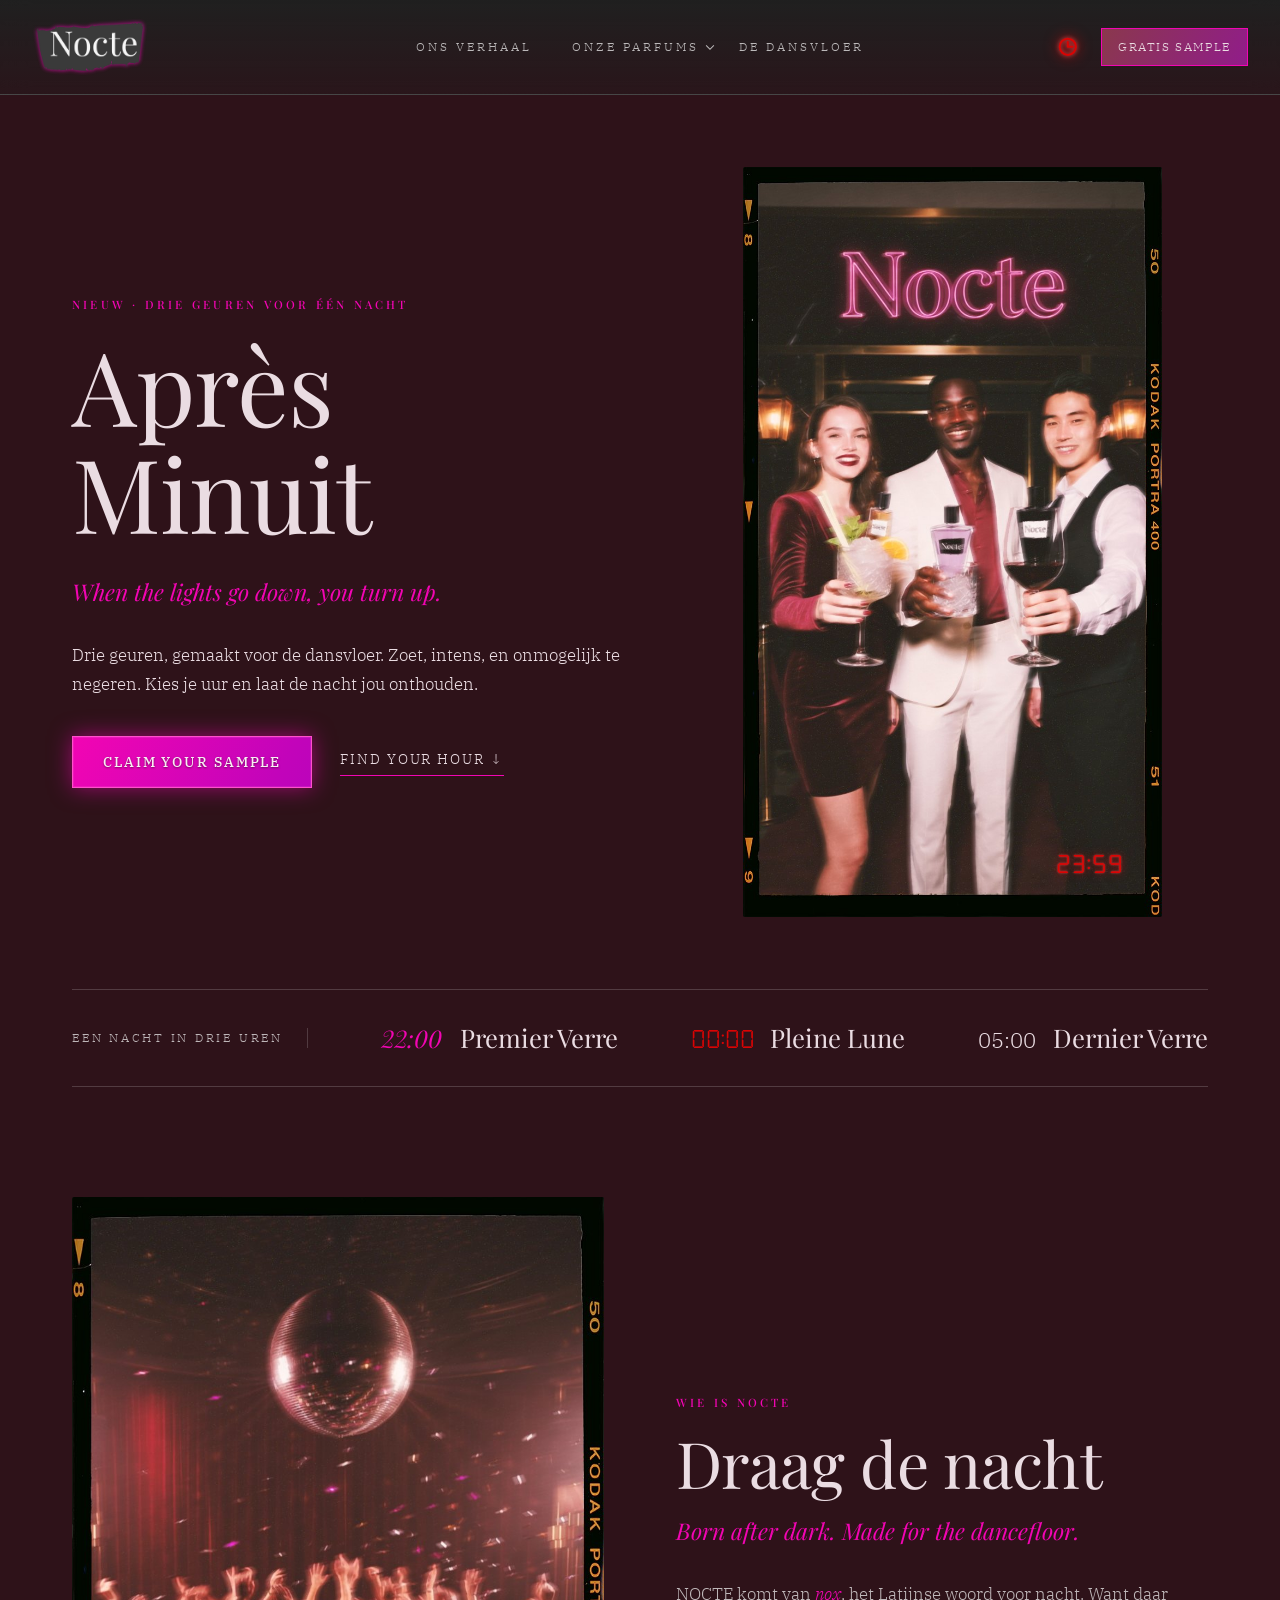
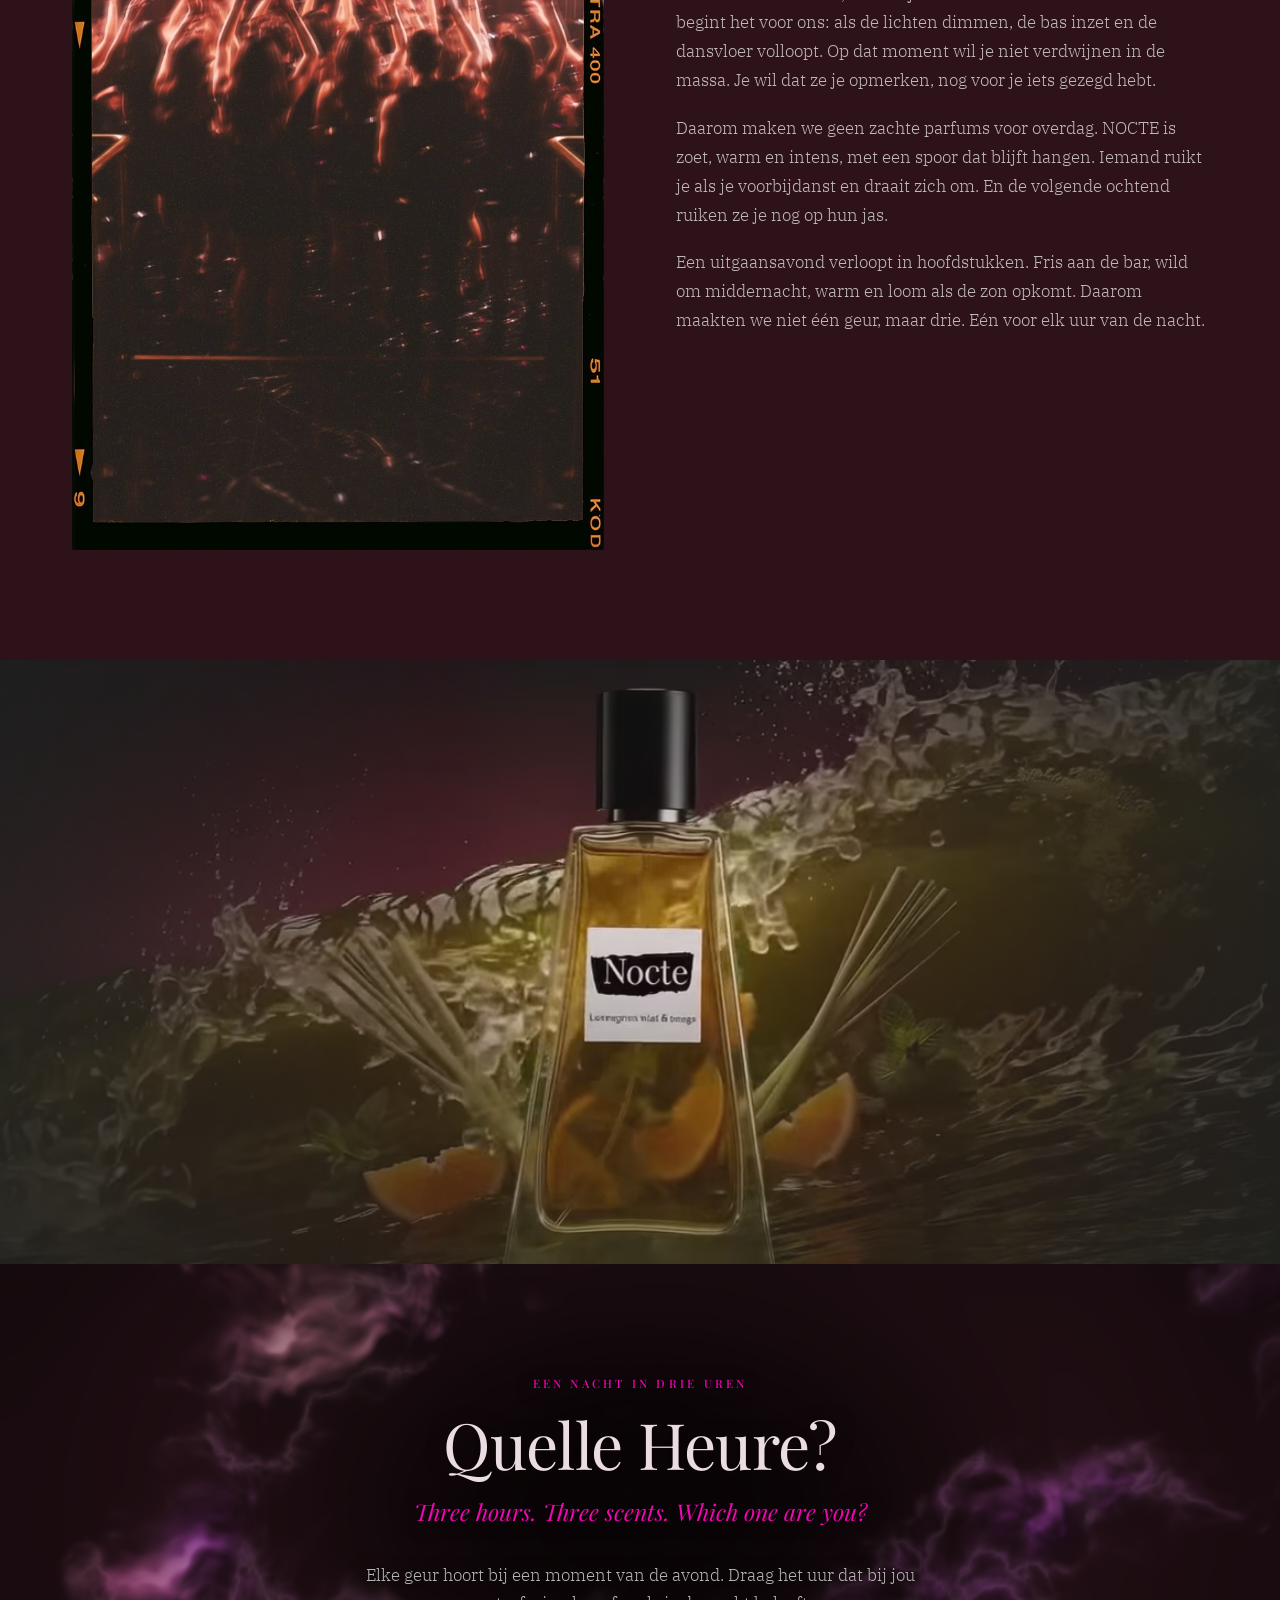
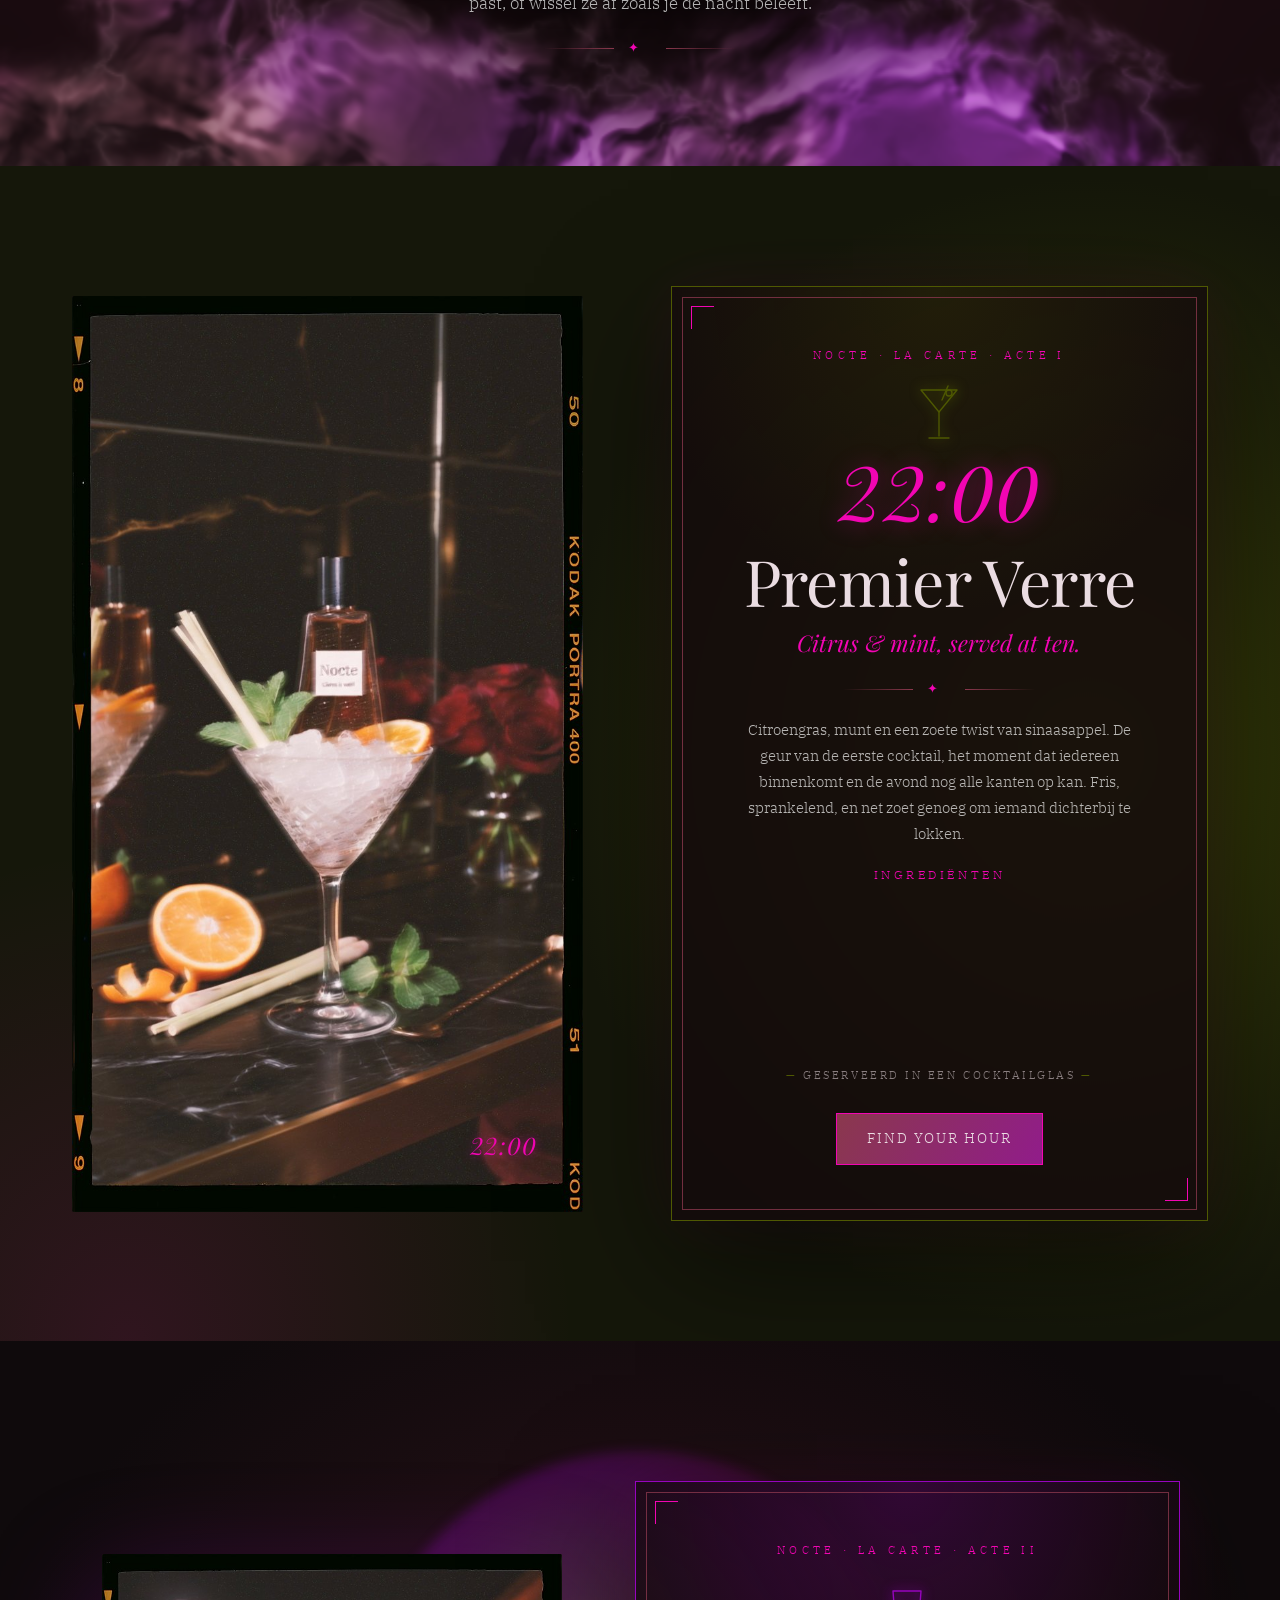
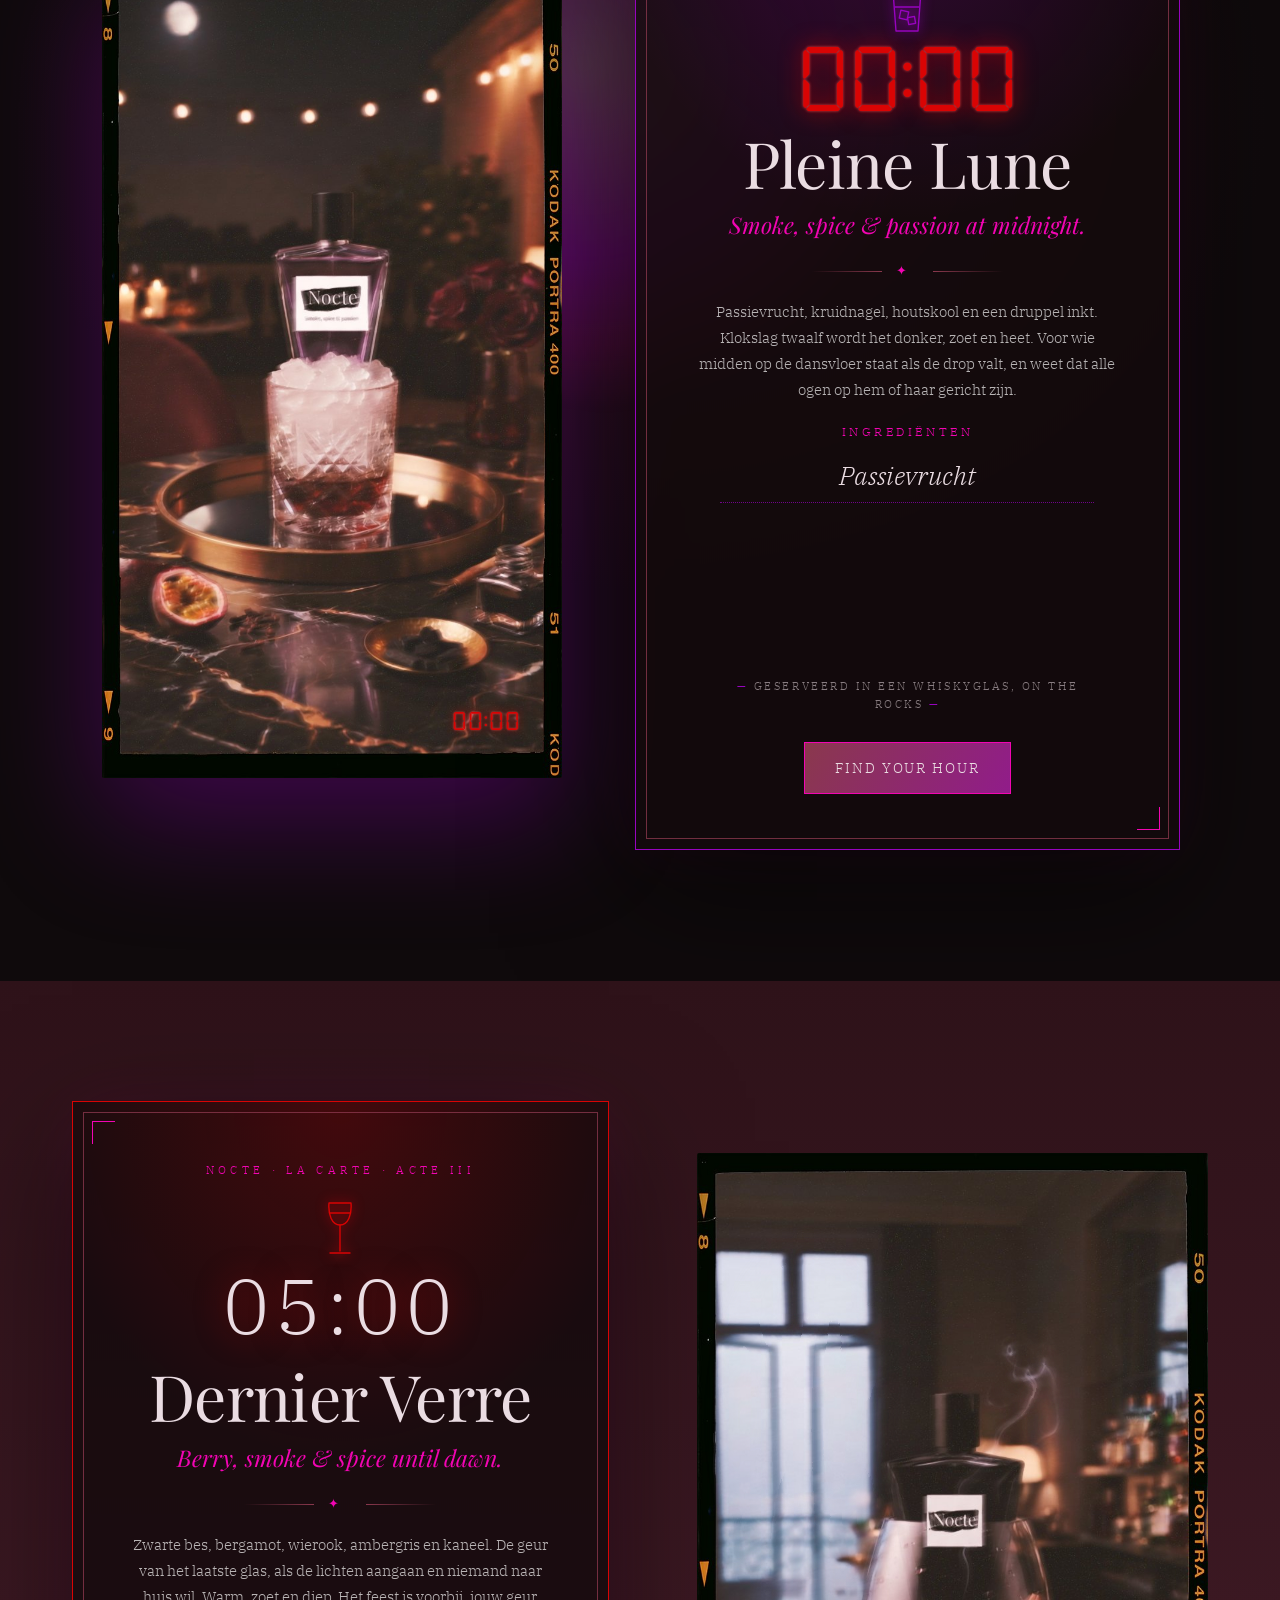
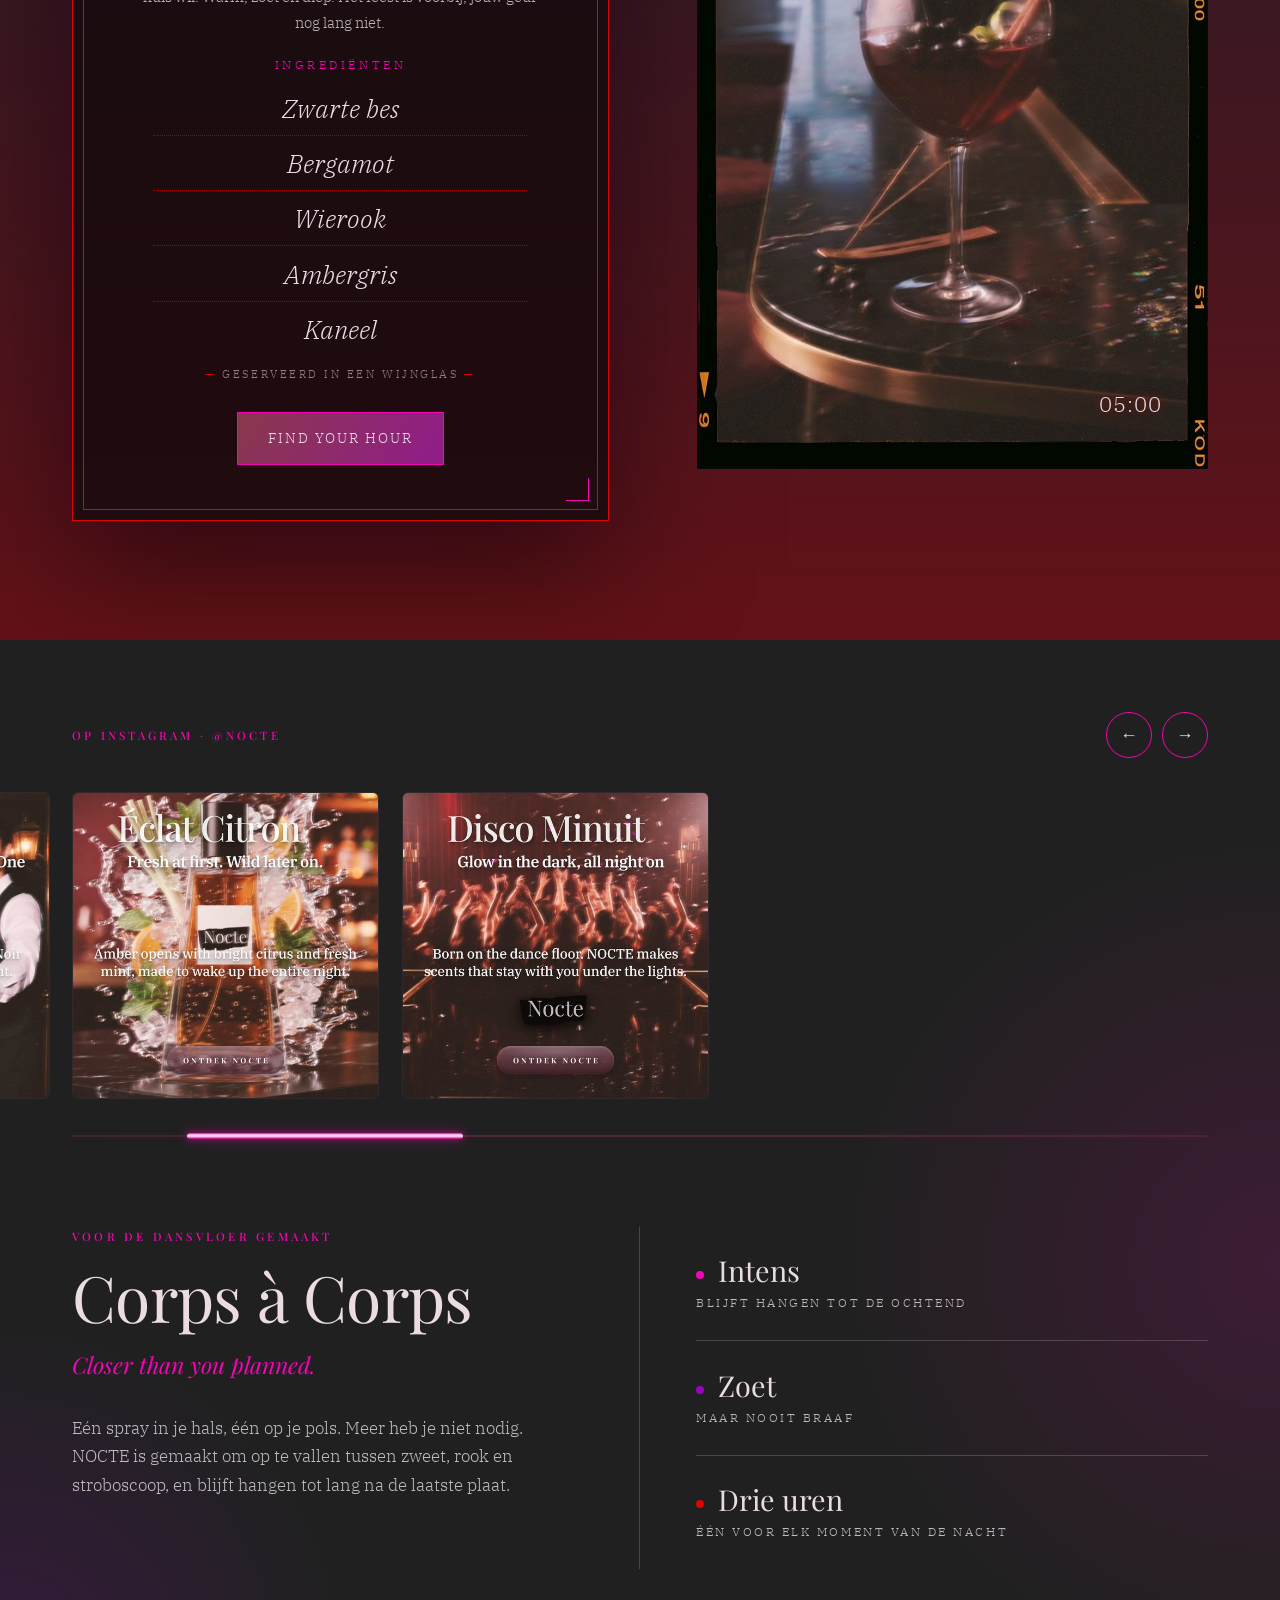
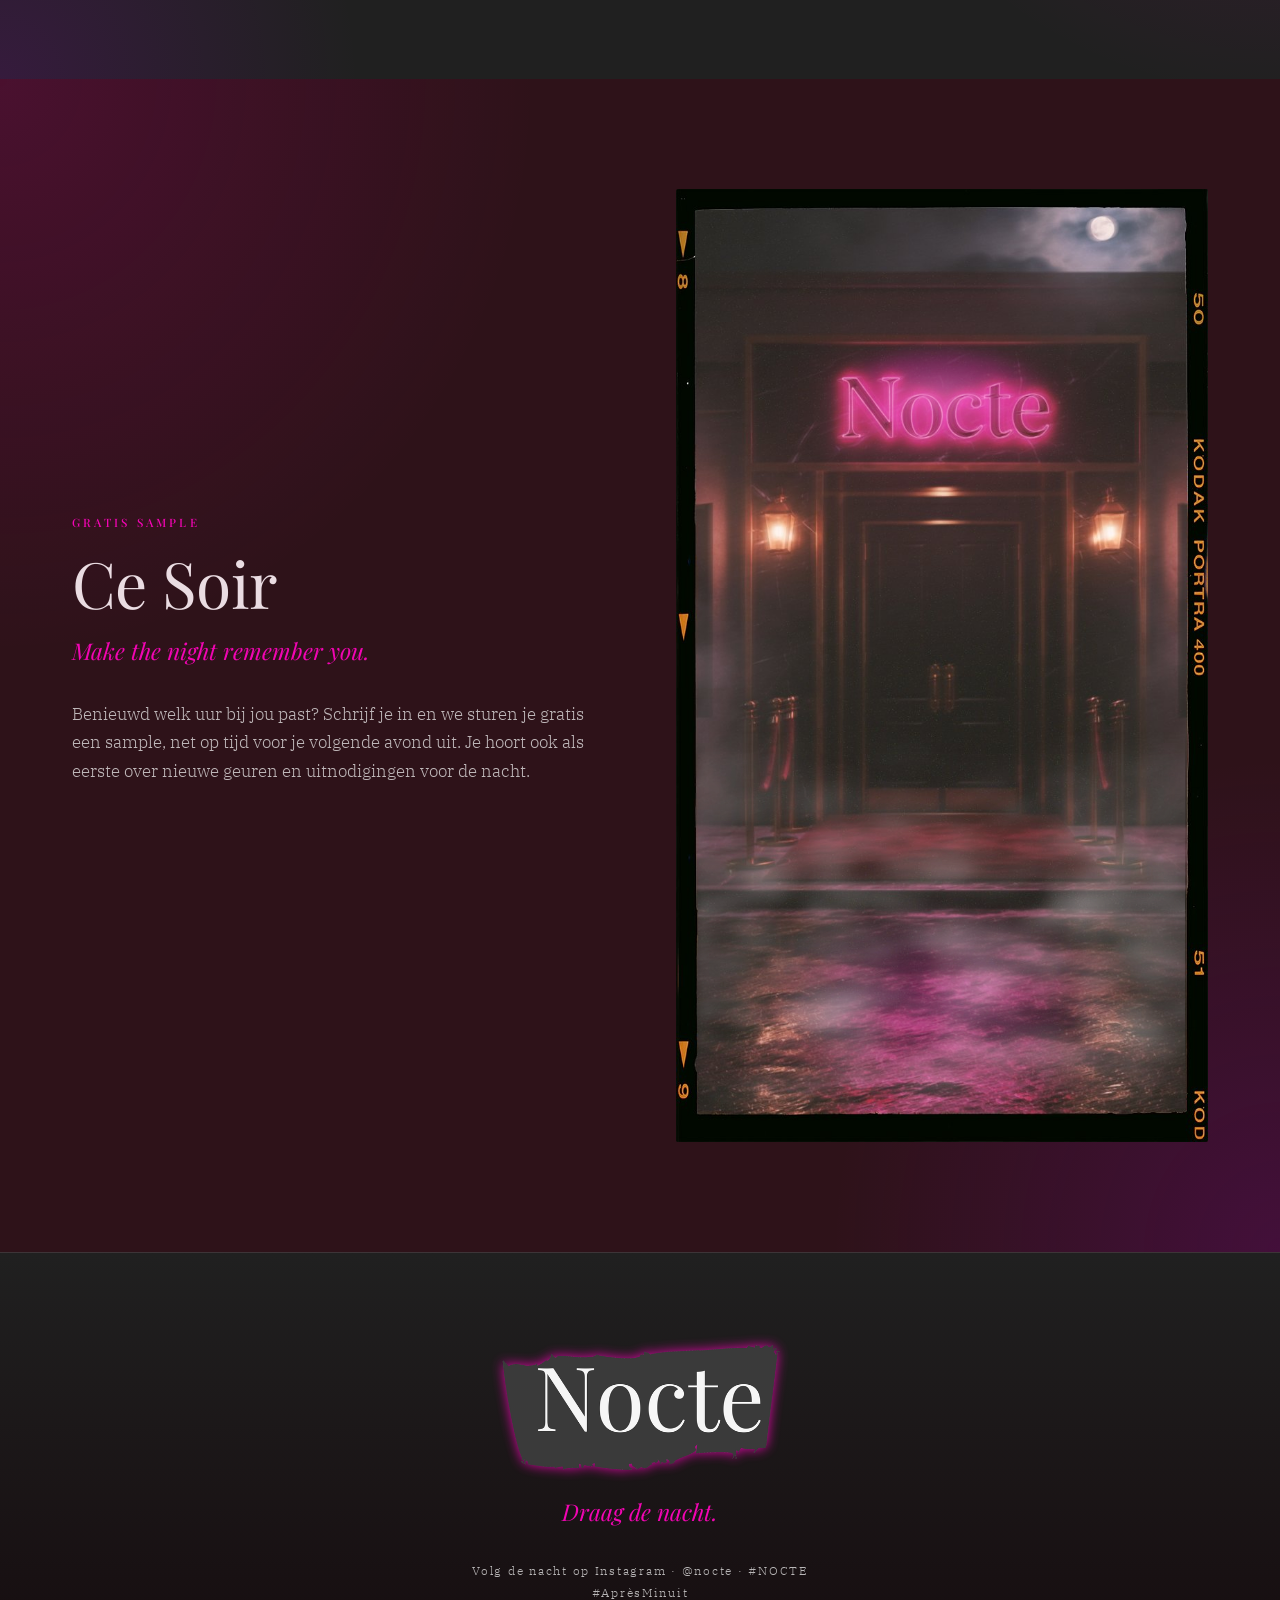
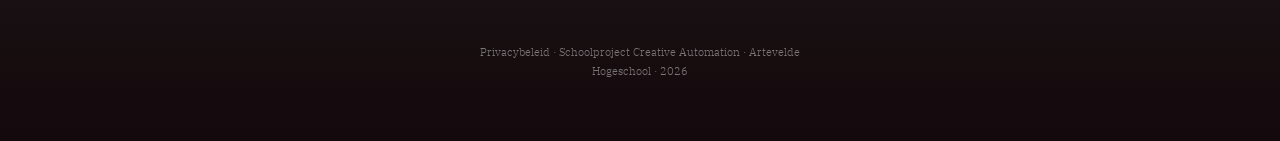
==== commit 9d086e02: "NOCTE onepage: logo, ledbalk, menu en tabletweergave bijwerken - logo met magenta gloed in de menuba" ====
--- a/nocte/index.html
+++ b/nocte/index.html
@@ -32,7 +32,7 @@
 
   <!-- 0. HEADER MET ANKERNAVIGATIE -->
   <header class="header" id="header">
-    <a class="logo" href="#top" aria-label="NOCTE, naar boven">NOCTE</a>
+    <a class="logo" href="#top" aria-label="NOCTE, naar boven"><img class="logo-img" src="media/nocte-logo.png" alt="NOCTE" width="568" height="284"></a>
 
     <nav class="menu" id="menu" aria-label="Hoofdmenu">
       <ul class="menu-list">
@@ -366,7 +366,7 @@
   <!-- 6. FOOTER -->
   <footer class="footer">
     <div class="wrap">
-      <p class="logo logo--big">NOCTE</p>
+      <p class="logo logo--big"><img class="logo-img" src="media/nocte-logo.png" alt="NOCTE" width="568" height="284" loading="lazy"></p>
       <p class="sub">Draag de nacht.</p>
       <p class="footer-social">Volg de nacht op Instagram · @nocte · #NOCTE #AprèsMinuit</p>
       <p class="small">Privacybeleid · Schoolproject Creative Automation · Artevelde Hogeschool · 2026</p>
--- a/nocte/style.css
+++ b/nocte/style.css
@@ -1103,6 +1103,13 @@
 }
 .footer p { margin-left: auto; margin-right: auto; }
 .logo--big { font-size: clamp(2.6rem, 6vw, 4rem); margin-bottom: .2em; }
+/* logo als afbeelding (Andrea's logo met magenta gloed) in de menubalk en de footer */
+.logo { display: inline-flex; align-items: center; line-height: 0; }
+.logo-img { display: block; height: 58px; width: auto; transition: height .3s ease, filter .3s ease; }
+.header.is-scrolled .logo-img { height: 46px; }
+a.logo:hover .logo-img { filter: drop-shadow(0 0 10px rgba(242, 5, 179, .45)); }
+.logo--big { display: block; }
+.logo--big .logo-img { height: clamp(96px, 14vw, 150px); margin: 0 auto; }
 .footer-social {
   font-size: .78rem;
   letter-spacing: .14em;
@@ -1181,6 +1188,10 @@
     margin: 4px 0 18px 4px;
     backdrop-filter: none;
   }
+  /* het hover-effect van de desktop (paneel schuift naar het midden) niet gebruiken in het hamburgermenu,
+     anders schuiven de parfums uit beeld zodra je erover hovert of erop tikt */
+  .has-sub:hover .sub-menu,
+  .has-sub:focus-within .sub-menu { transform: none; }
   .sub-menu::before { display: none; }
   .sub-menu a { padding: 10px 18px; }
   .menu-cta-mobile { display: block; margin-top: 24px; }
@@ -1219,6 +1230,8 @@
 @media (max-width: 560px) {
   .wrap { padding: 0 20px; }
   .logo { font-size: 1.3rem; }
+  .logo-img { height: 48px; }
+  .header.is-scrolled .logo-img { height: 42px; }
   .hours-strip { margin-left: 20px; margin-right: 20px; flex-direction: column; align-items: flex-start; gap: 12px; }
   .hero { padding-top: 48px; padding-bottom: 48px; }
   .hours-strip { padding: 24px 0; }
@@ -1375,7 +1388,7 @@
 }
 
 /* ---------- Acte II: foto en menukaart naast elkaar ----------
-   Klok en kicker blijven gecentreerd erboven; enkel op gsm (tot 600 px) staan foto en kaart onder elkaar. */
+   Op tablet en gsm (tot 900 px) staan foto en kaart onder elkaar. */
 .acte-pair {
   display: grid;
   grid-template-columns: minmax(0, .85fr) minmax(0, 1fr);
@@ -1387,11 +1400,12 @@
 .acte-pair .visual--moon.visual--photo { width: 100%; max-width: 460px; margin: 0 auto; }
 .acte--2 .acte-pair .menu-card { max-width: none; margin: 0; }
 
+/* tablet en gsm (tot 900 px): foto boven, menukaart eronder, net zoals Acte I en III */
 @media (max-width: 900px) {
-  .acte-pair { gap: 32px; grid-template-columns: minmax(0, .8fr) minmax(0, 1fr); }
+  .acte-pair { grid-template-columns: 1fr; gap: 48px; }
+  .acte-pair .visual--moon.visual--photo { max-width: 440px; }
 }
 @media (max-width: 600px) {
-  .acte-pair { grid-template-columns: 1fr; gap: 48px; }
   .acte-pair .visual--moon.visual--photo { max-width: 380px; }
 }
 
@@ -1428,7 +1442,7 @@
   gap: 22px;
   overflow-x: auto;
   overflow-y: hidden; /* enkel horizontaal schuiven: geen verticale schuifbalk, de rij blijft op gelijk niveau */
-  overscroll-behavior-y: none;
+  /* geen overscroll-behavior-y: anders blijft de pagina staan als je met de muis boven de slider naar boven of onder scrolt */
   scroll-snap-type: x mandatory;
   scroll-behavior: smooth;
   /* ruimte boven en onder, zodat een foto die naar voren komt niet wordt afgesneden */
@@ -1833,3 +1847,4 @@
 .nocte-ml .ml-form-checkboxRow { margin: 22px 0 26px !important; }
 .nocte-ml .ml-form-checkboxRow label.checkbox { display: flex !important; gap: 12px; align-items: flex-start; }
 .nocte-ml .ml-form-checkboxRow input[type="checkbox"] { width: 16px; height: 16px; margin-top: 3px; flex: 0 0 16px; }
+.led-thumb.is-landing { transition: height .2s, box-shadow .2s, left .45s cubic-bezier(.3, .7, .2, 1); } /* na het slepen glijdt het ledje naar zijn plek */
